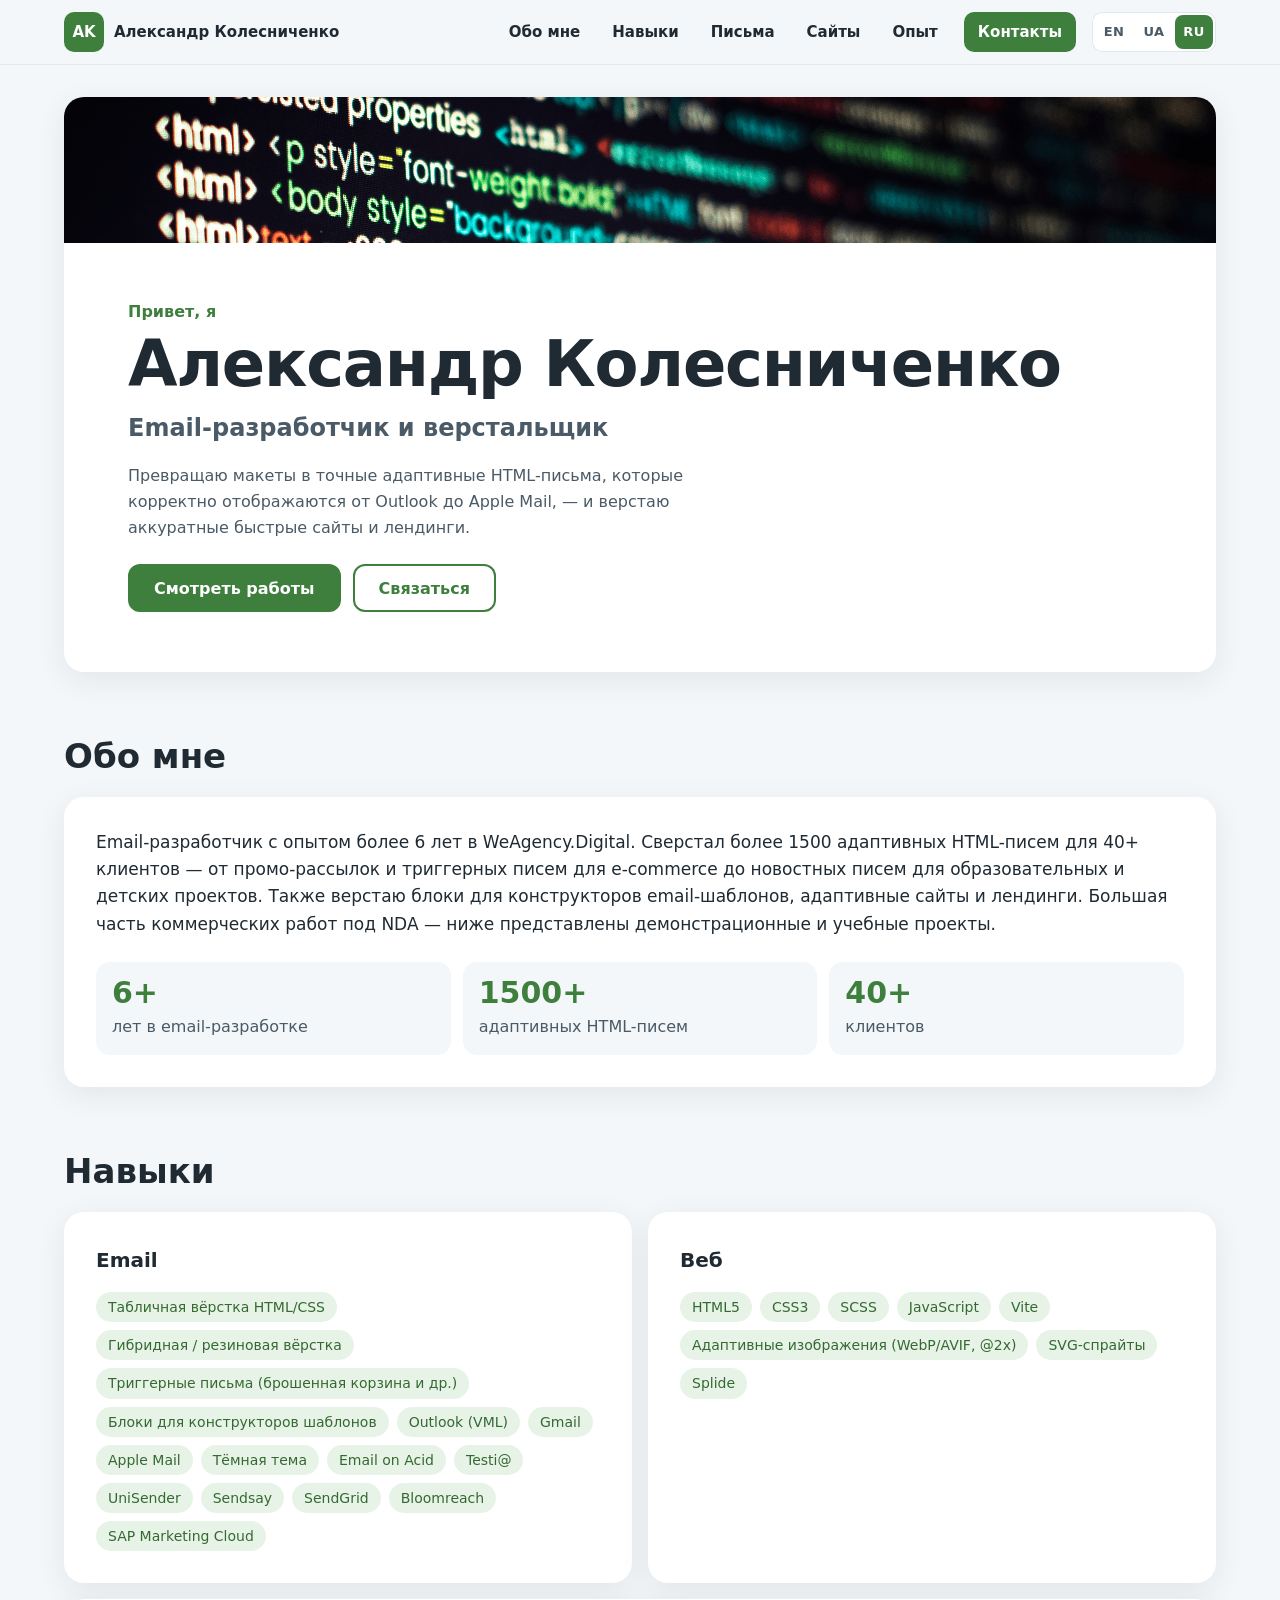
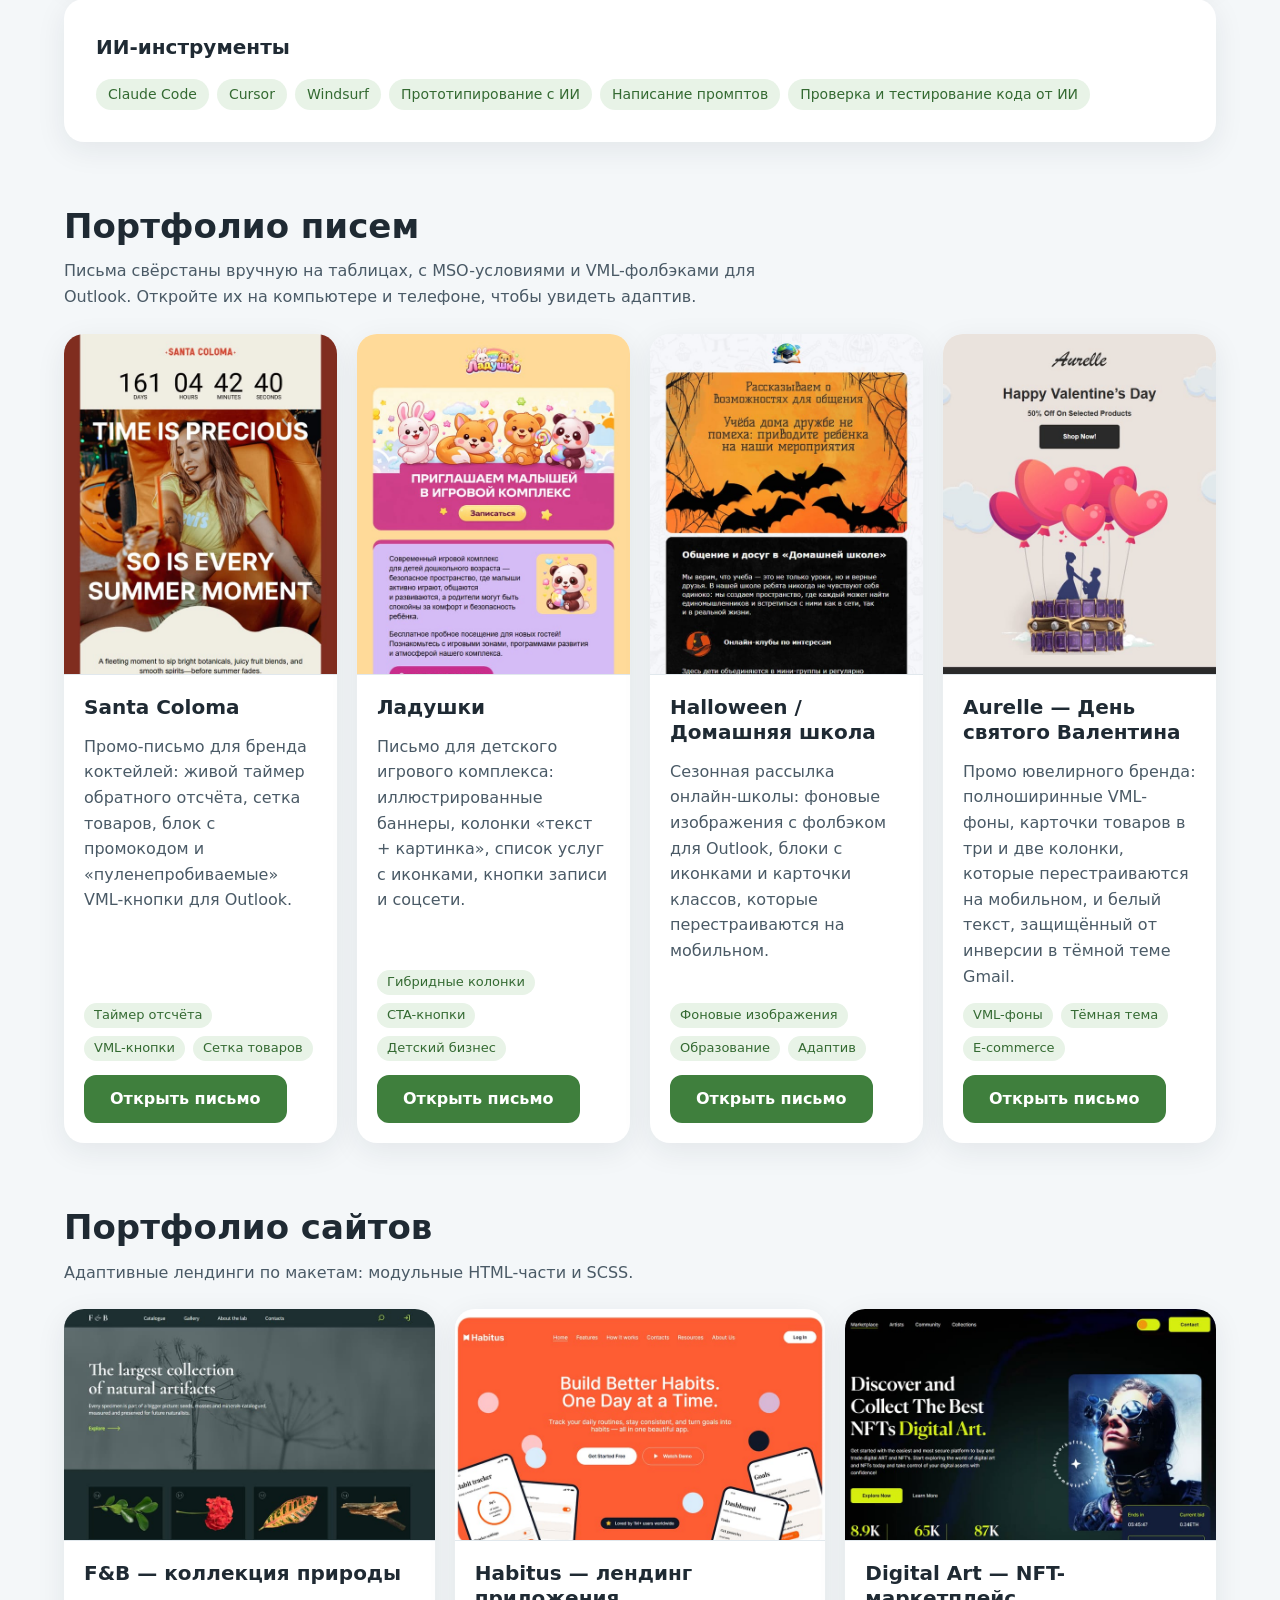
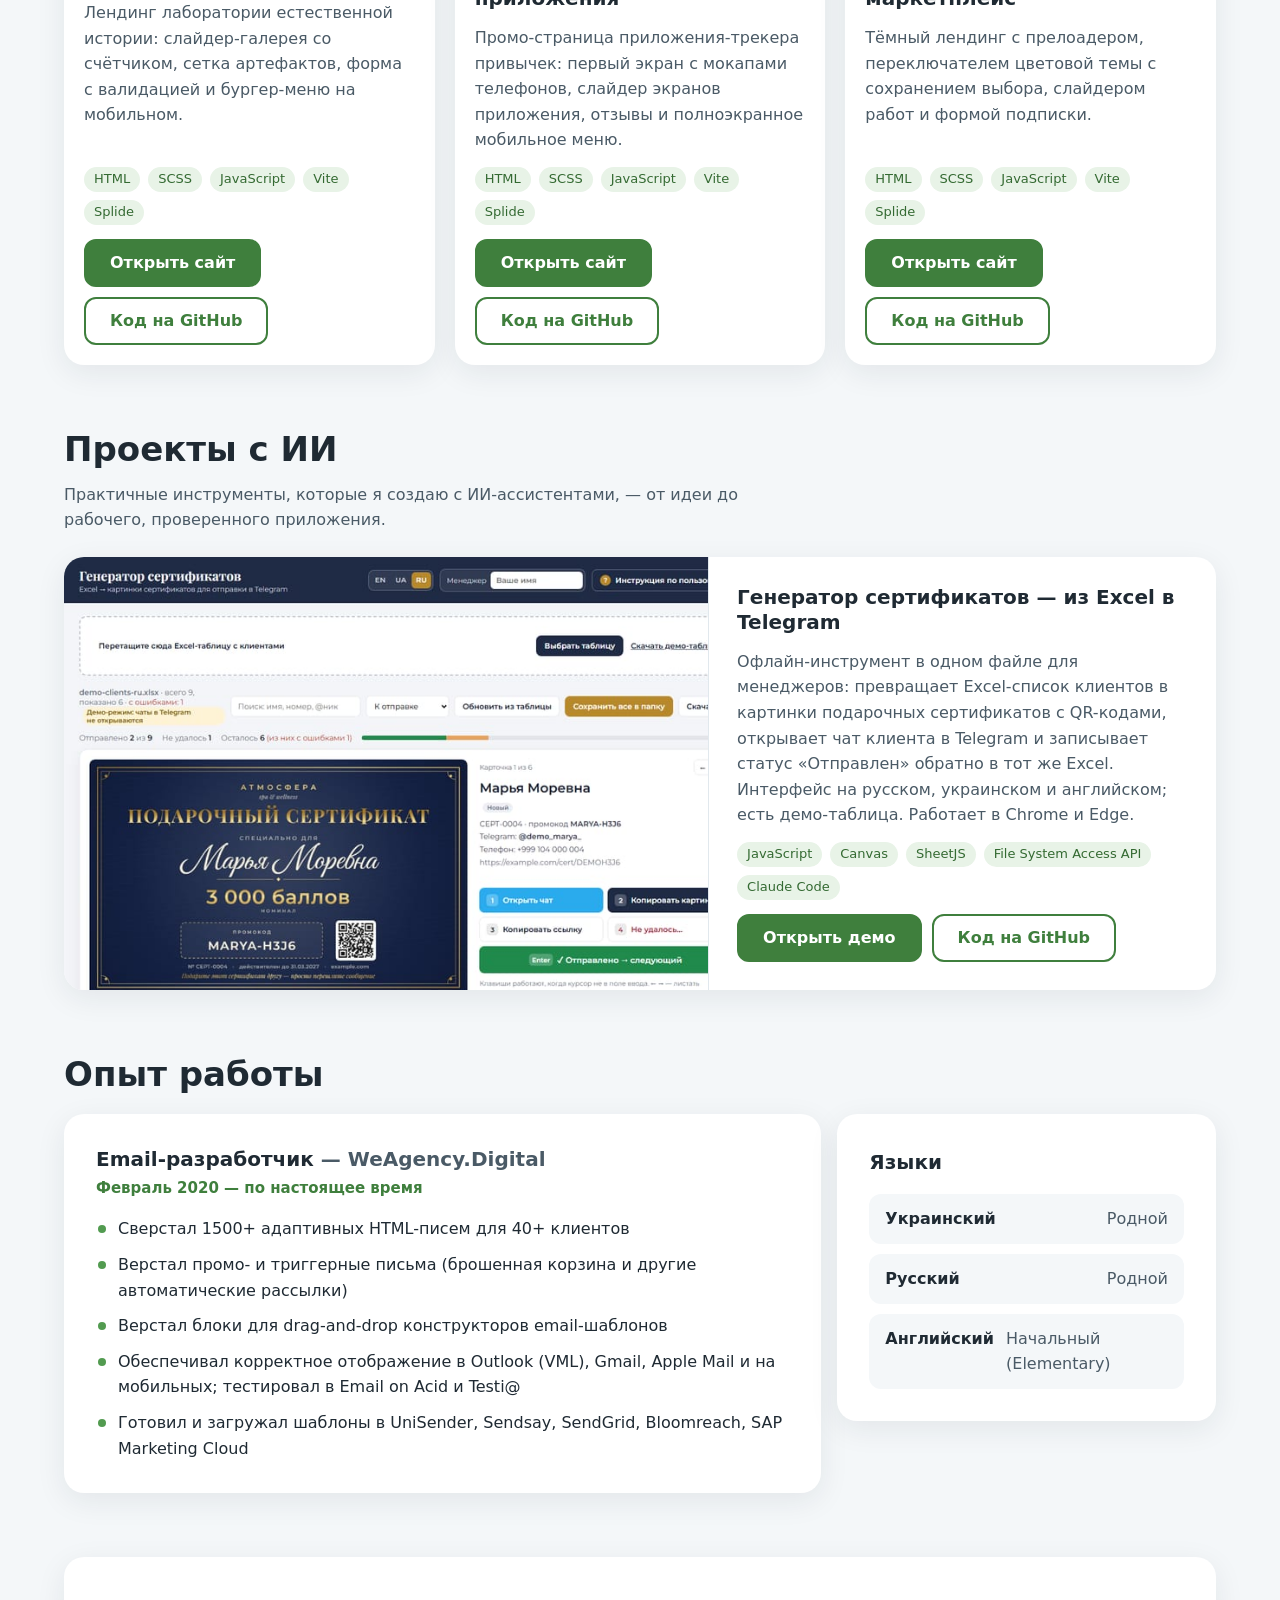
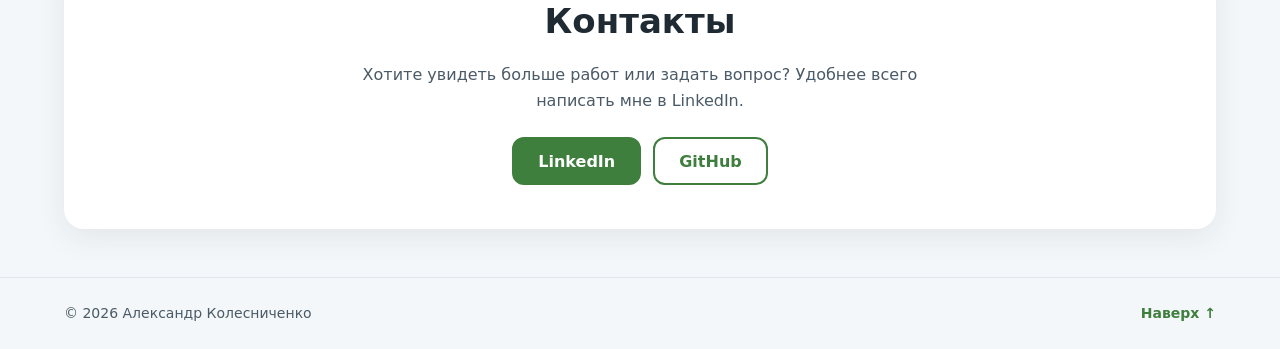
==== ru/index.html @ 4d50a489 "CV and portfolio site (EN/UA/RU) with HTML email samples" ====
<!DOCTYPE html>
<html lang="ru">

<head>
	<meta charset="utf-8">
	<meta name="viewport" content="width=device-width, initial-scale=1">
	<title>Александр Колесниченко — Email-разработчик и верстальщик</title>
	<meta name="description" content="Email-разработчик с опытом более 6 лет: 1500+ адаптивных HTML-писем для 40+ клиентов, а также адаптивные сайты и лендинги. Портфолио и резюме.">
	<meta name="author" content="Александр Колесниченко">
	<meta name="theme-color" content="#f4f7f9">

	<meta property="og:type" content="website">
	<meta property="og:site_name" content="Александр Колесниченко">
	<meta property="og:title" content="Александр Колесниченко — Email-разработчик и верстальщик">
	<meta property="og:description" content="6+ лет, 1500+ адаптивных HTML-писем для 40+ клиентов. Портфолио писем и сайтов.">
	<meta property="og:url" content="https://kolesander-2020.github.io/ru/">
	<meta property="og:image" content="https://kolesander-2020.github.io/img/og-image.png">
	<meta property="og:image:width" content="1200">
	<meta property="og:image:height" content="630">
	<meta property="og:image:alt" content="Aleksandr Kolesnichenko — Email Developer &amp; Front-end Layout">
	<meta property="og:locale" content="ru_RU">
	<meta name="twitter:card" content="summary_large_image">

	<link rel="alternate" hreflang="en" href="https://kolesander-2020.github.io/">
	<link rel="alternate" hreflang="uk" href="https://kolesander-2020.github.io/uk/">
	<link rel="alternate" hreflang="ru" href="https://kolesander-2020.github.io/ru/">
	<link rel="alternate" hreflang="x-default" href="https://kolesander-2020.github.io/">

	<link rel="icon" type="image/png" sizes="32x32" href="../img/favicon-32x32.png">
	<link rel="apple-touch-icon" href="../img/apple-touch-icon.png">
	<link rel="stylesheet" href="../css/style.css">
</head>

<body>
	<a class="skip-link" href="#main">Перейти к содержимому</a>

	<header class="header">
		<div class="container header_inner">
			<a class="logo" href="#top" aria-label="Александр Колесниченко — в начало страницы">
				<span class="logo_mark" aria-hidden="true">AK</span>
				<span class="logo_name">Александр Колесниченко</span>
			</a>

			<ul class="lang-switch" aria-label="Язык">
				<li><a class="lang-switch_link" href="../index.html" lang="en" hreflang="en" title="English">EN</a></li>
				<li><a class="lang-switch_link" href="../uk/index.html" lang="uk" hreflang="uk" title="Українська">UA</a></li>
				<li><a class="lang-switch_link" href="index.html" lang="ru" hreflang="ru" aria-current="page" title="Русский">RU</a></li>
			</ul>

			<button class="burger js-burger" type="button" aria-label="Открыть меню" data-label-open="Открыть меню" data-label-close="Закрыть меню" aria-expanded="false" aria-controls="nav">
				<span class="burger_line"></span>
			</button>

			<nav class="nav js-nav" id="nav" aria-label="Главное меню">
				<ul class="nav_list">
					<li><a class="nav_link" href="#about">Обо мне</a></li>
					<li><a class="nav_link" href="#skills">Навыки</a></li>
					<li><a class="nav_link" href="#emails">Письма</a></li>
					<li><a class="nav_link" href="#websites">Сайты</a></li>
					<li><a class="nav_link" href="#experience">Опыт</a></li>
					<li><a class="nav_link nav_link-accent" href="#contact">Контакты</a></li>
				</ul>
			</nav>
		</div>
	</header>

	<main id="main">
		<section class="hero" id="top" aria-labelledby="hero-title">
			<div class="container">
				<div class="hero_card card">
					<img class="hero_banner" src="../img/banner_top.png" width="1200" height="146" alt="">
					<div class="hero_body">
						<p class="hero_kicker">Привет, я</p>
						<h1 class="hero_title" id="hero-title">Александр Колесниченко</h1>
						<p class="hero_role">Email-разработчик и верстальщик</p>
						<p class="hero_text">Превращаю макеты в точные адаптивные HTML-письма, которые корректно отображаются от Outlook до Apple Mail, — и верстаю аккуратные быстрые сайты и лендинги.</p>
						<div class="hero_actions">
							<a class="btn btn-primary" href="#emails">Смотреть работы</a>
							<a class="btn btn-outline" href="#contact">Связаться</a>
						</div>
					</div>
				</div>
			</div>
		</section>

		<section class="section" id="about" aria-labelledby="about-title">
			<div class="container">
				<h2 class="section_title" id="about-title">Обо мне</h2>
				<div class="card about_card">
					<p class="about_text">Email-разработчик с опытом более 6 лет в WeAgency.Digital. Сверстал более 1500 адаптивных HTML-писем для 40+ клиентов — от промо-рассылок и триггерных писем для e-commerce до новостных писем для образовательных и детских проектов. Также верстаю блоки для конструкторов email-шаблонов, адаптивные сайты и лендинги. Большая часть коммерческих работ под NDA — ниже представлены демонстрационные и учебные проекты.</p>
					<ul class="facts" aria-label="Ключевые цифры">
						<li class="fact"><span class="fact_num">6+</span><span class="fact_label">лет в email-разработке</span></li>
						<li class="fact"><span class="fact_num">1500+</span><span class="fact_label">адаптивных HTML-писем</span></li>
						<li class="fact"><span class="fact_num">40+</span><span class="fact_label">клиентов</span></li>
					</ul>
				</div>
			</div>
		</section>

		<section class="section" id="skills" aria-labelledby="skills-title">
			<div class="container">
				<h2 class="section_title" id="skills-title">Навыки</h2>
				<div class="skills">
					<div class="card skills_group">
						<h3 class="skills_title">Email</h3>
						<ul class="tags">
							<li class="tag">Табличная вёрстка HTML/CSS</li>
							<li class="tag">Гибридная / резиновая вёрстка</li>
							<li class="tag">Триггерные письма (брошенная корзина и др.)</li>
							<li class="tag">Блоки для конструкторов шаблонов</li>
							<li class="tag">Outlook (VML)</li>
							<li class="tag">Gmail</li>
							<li class="tag">Apple Mail</li>
							<li class="tag">Тёмная тема</li>
							<li class="tag">Email on Acid</li>
							<li class="tag">Testi@</li>
							<li class="tag">UniSender</li>
							<li class="tag">Sendsay</li>
							<li class="tag">SendGrid</li>
							<li class="tag">Bloomreach</li>
							<li class="tag">SAP Marketing Cloud</li>
						</ul>
					</div>
					<div class="card skills_group">
						<h3 class="skills_title">Веб</h3>
						<ul class="tags">
							<li class="tag">HTML5</li>
							<li class="tag">CSS3</li>
							<li class="tag">SCSS</li>
							<li class="tag">JavaScript</li>
							<li class="tag">Vite</li>
							<li class="tag">Адаптивные изображения (WebP/AVIF, @2x)</li>
							<li class="tag">SVG-спрайты</li>
							<li class="tag">Splide</li>
						</ul>
					</div>
					<div class="card skills_group skills_group-wide">
						<h3 class="skills_title">ИИ-инструменты</h3>
						<ul class="tags">
							<li class="tag">Claude Code</li>
							<li class="tag">Cursor</li>
							<li class="tag">Windsurf</li>
							<li class="tag">Прототипирование с ИИ</li>
							<li class="tag">Написание промптов</li>
							<li class="tag">Проверка и тестирование кода от ИИ</li>
						</ul>
					</div>
				</div>
			</div>
		</section>

		<section class="section" id="emails" aria-labelledby="emails-title">
			<div class="container">
				<h2 class="section_title" id="emails-title">Портфолио писем</h2>
				<p class="section_lead">Письма свёрстаны вручную на таблицах, с MSO-условиями и VML-фолбэками для Outlook. Откройте их на компьютере и телефоне, чтобы увидеть адаптив.</p>
				<ul class="works works-emails">
					<li class="card work">
						<img class="work_img" src="../img/email_santa.jpg" width="600" height="750" loading="lazy" alt="Письмо Santa Coloma: логотип бренда, таймер обратного отсчёта и летнее фото с коктейлем">
						<div class="work_body">
							<h3 class="work_title">Santa Coloma</h3>
							<p class="work_text">Промо-письмо для бренда коктейлей: живой таймер обратного отсчёта, сетка товаров, блок с промокодом и «пуленепробиваемые» VML-кнопки для Outlook.</p>
							<ul class="tags tags-small">
								<li class="tag">Таймер отсчёта</li>
								<li class="tag">VML-кнопки</li>
								<li class="tag">Сетка товаров</li>
							</ul>
							<a class="btn btn-primary work_btn" href="../emails/Santa_Coloma/Santa_Coloma.html" target="_blank" rel="noopener">Открыть письмо<span class="visually-hidden"> Santa Coloma (откроется в новой вкладке)</span></a>
						</div>
					</li>
					<li class="card work">
						<img class="work_img" src="../img/email_ladushki.jpg" width="600" height="750" loading="lazy" alt="Письмо «Ладушки» для детского игрового комплекса с ярким иллюстрированным баннером">
						<div class="work_body">
							<h3 class="work_title">Ладушки</h3>
							<p class="work_text">Письмо для детского игрового комплекса: иллюстрированные баннеры, колонки «текст + картинка», список услуг с иконками, кнопки записи и соцсети.</p>
							<ul class="tags tags-small">
								<li class="tag">Гибридные колонки</li>
								<li class="tag">CTA-кнопки</li>
								<li class="tag">Детский бизнес</li>
							</ul>
							<a class="btn btn-primary work_btn" href="../emails/Ladushki/Ladushki.html" target="_blank" rel="noopener">Открыть письмо<span class="visually-hidden"> Ладушки (откроется в новой вкладке)</span></a>
						</div>
					</li>
					<li class="card work">
						<img class="work_img" src="../img/email_halloween.jpg" width="600" height="750" loading="lazy" alt="Письмо в стиле Halloween для онлайн-школы «Домашняя школа»">
						<div class="work_body">
							<h3 class="work_title">Halloween / Домашняя школа</h3>
							<p class="work_text">Сезонная рассылка онлайн-школы: фоновые изображения с фолбэком для Outlook, блоки с иконками и карточки классов, которые перестраиваются на мобильном.</p>
							<ul class="tags tags-small">
								<li class="tag">Фоновые изображения</li>
								<li class="tag">Образование</li>
								<li class="tag">Адаптив</li>
							</ul>
							<a class="btn btn-primary work_btn" href="../emails/Email_Halloween/Email_Halloween.html" target="_blank" rel="noopener">Открыть письмо<span class="visually-hidden"> Halloween / Домашняя школа (откроется в новой вкладке)</span></a>
						</div>
					</li>
					<li class="card work">
						<img class="work_img" src="../img/email_valentines.jpg" width="600" height="750" loading="lazy" alt="Письмо ювелирного бренда Aurelle ко Дню святого Валентина с воздушными шарами-сердечками">
						<div class="work_body">
							<h3 class="work_title">Aurelle — День святого Валентина</h3>
							<p class="work_text">Промо ювелирного бренда: полноширинные VML-фоны, карточки товаров в три и две колонки, которые перестраиваются на мобильном, и белый текст, защищённый от инверсии в тёмной теме Gmail.</p>
							<ul class="tags tags-small">
								<li class="tag">VML-фоны</li>
								<li class="tag">Тёмная тема</li>
								<li class="tag">E-commerce</li>
							</ul>
							<a class="btn btn-primary work_btn" href="../emails/Valentines_Day/Valentines_Day.html" target="_blank" rel="noopener">Открыть письмо<span class="visually-hidden"> Aurelle (откроется в новой вкладке)</span></a>
						</div>
					</li>
				</ul>
			</div>
		</section>

		<section class="section" id="websites" aria-labelledby="websites-title">
			<div class="container">
				<h2 class="section_title" id="websites-title">Портфолио сайтов</h2>
				<p class="section_lead">Адаптивные лендинги по макетам: модульные HTML-части и SCSS.</p>
				<ul class="works works-sites">
					<li class="card work">
						<img class="work_img" src="../img/site_fb.jpg" width="800" height="500" loading="lazy" alt="Лендинг F&amp;B — коллекция природных артефактов">
						<div class="work_body">
							<h3 class="work_title">F&amp;B — коллекция природы</h3>
							<p class="work_text">Лендинг лаборатории естественной истории: слайдер-галерея со счётчиком, сетка артефактов, форма с валидацией и бургер-меню на мобильном.</p>
							<ul class="tags tags-small">
								<li class="tag">HTML</li>
								<li class="tag">SCSS</li>
								<li class="tag">JavaScript</li>
								<li class="tag">Vite</li>
								<li class="tag">Splide</li>
							</ul>
							<div class="work_actions">
								<a class="btn btn-primary" href="https://kolesander-2020.github.io/fb-natural-collection/" target="_blank" rel="noopener">Открыть сайт<span class="visually-hidden"> F&amp;B (откроется в новой вкладке)</span></a>
								<a class="btn btn-outline" href="https://github.com/KOLESANDER-2020/fb-natural-collection" target="_blank" rel="noopener">Код на GitHub<span class="visually-hidden"> F&amp;B (откроется в новой вкладке)</span></a>
							</div>
						</div>
					</li>
					<li class="card work">
						<img class="work_img" src="../img/site_habitus.jpg" width="800" height="500" loading="lazy" alt="Лендинг приложения-трекера привычек Habitus с мокапами телефонов">
						<div class="work_body">
							<h3 class="work_title">Habitus — лендинг приложения</h3>
							<p class="work_text">Промо-страница приложения-трекера привычек: первый экран с мокапами телефонов, слайдер экранов приложения, отзывы и полноэкранное мобильное меню.</p>
							<ul class="tags tags-small">
								<li class="tag">HTML</li>
								<li class="tag">SCSS</li>
								<li class="tag">JavaScript</li>
								<li class="tag">Vite</li>
								<li class="tag">Splide</li>
							</ul>
							<div class="work_actions">
								<a class="btn btn-primary" href="https://kolesander-2020.github.io/habitus-landing/" target="_blank" rel="noopener">Открыть сайт<span class="visually-hidden"> Habitus (откроется в новой вкладке)</span></a>
								<a class="btn btn-outline" href="https://github.com/KOLESANDER-2020/habitus-landing" target="_blank" rel="noopener">Код на GitHub<span class="visually-hidden"> Habitus (откроется в новой вкладке)</span></a>
							</div>
						</div>
					</li>
					<li class="card work">
						<img class="work_img" src="../img/site_marketplace.jpg" width="800" height="500" loading="lazy" alt="Лендинг NFT-маркетплейса Digital Art с тёмным первым экраном">
						<div class="work_body">
							<h3 class="work_title">Digital Art — NFT-маркетплейс</h3>
							<p class="work_text">Тёмный лендинг с прелоадером, переключателем цветовой темы с сохранением выбора, слайдером работ и формой подписки.</p>
							<ul class="tags tags-small">
								<li class="tag">HTML</li>
								<li class="tag">SCSS</li>
								<li class="tag">JavaScript</li>
								<li class="tag">Vite</li>
								<li class="tag">Splide</li>
							</ul>
							<div class="work_actions">
								<a class="btn btn-primary" href="https://kolesander-2020.github.io/digital-art-nft-landing/" target="_blank" rel="noopener">Открыть сайт<span class="visually-hidden"> Digital Art (откроется в новой вкладке)</span></a>
								<a class="btn btn-outline" href="https://github.com/KOLESANDER-2020/digital-art-nft-landing" target="_blank" rel="noopener">Код на GitHub<span class="visually-hidden"> Digital Art (откроется в новой вкладке)</span></a>
							</div>
						</div>
					</li>
				</ul>
			</div>
		</section>

		<section class="section" id="ai-projects" aria-labelledby="ai-title">
			<div class="container">
				<h2 class="section_title" id="ai-title">Проекты с ИИ</h2>
				<p class="section_lead">Практичные инструменты, которые я создаю с ИИ-ассистентами, — от идеи до рабочего, проверенного приложения.</p>
				<ul class="works works-ai">
					<li class="card work work-wide">
						<img class="work_img" src="../img/site_certificates_ru.jpg" width="800" height="500" loading="lazy" alt="Генератор сертификатов: подарочный сертификат с QR-кодом рядом с карточкой клиента и кнопками отправки в Telegram">
						<div class="work_body">
							<h3 class="work_title">Генератор сертификатов — из Excel в Telegram</h3>
							<p class="work_text">Офлайн-инструмент в одном файле для менеджеров: превращает Excel-список клиентов в картинки подарочных сертификатов с QR-кодами, открывает чат клиента в Telegram и записывает статус «Отправлен» обратно в тот же Excel. Интерфейс на русском, украинском и английском; есть демо-таблица. Работает в Chrome и Edge.</p>
							<ul class="tags tags-small">
								<li class="tag">JavaScript</li>
								<li class="tag">Canvas</li>
								<li class="tag">SheetJS</li>
								<li class="tag">File System Access API</li>
								<li class="tag">Claude Code</li>
							</ul>
							<div class="work_actions">
								<a class="btn btn-primary" href="https://kolesander-2020.github.io/certificate-generator/?lang=ru" target="_blank" rel="noopener">Открыть демо<span class="visually-hidden"> (откроется в новой вкладке)</span></a>
								<a class="btn btn-outline" href="https://github.com/KOLESANDER-2020/certificate-generator" target="_blank" rel="noopener">Код на GitHub<span class="visually-hidden"> (откроется в новой вкладке)</span></a>
							</div>
						</div>
					</li>
				</ul>
			</div>
		</section>

		<section class="section" id="experience" aria-labelledby="experience-title">
			<div class="container">
				<h2 class="section_title" id="experience-title">Опыт работы</h2>
				<div class="experience">
					<article class="card job">
						<div class="job_head">
							<h3 class="job_title">Email-разработчик <span class="job_company">— WeAgency.Digital</span></h3>
							<p class="job_date"><time datetime="2020-02">Февраль 2020</time> — по настоящее время</p>
						</div>
						<ul class="job_list">
							<li>Сверстал 1500+ адаптивных HTML-писем для 40+ клиентов</li>
							<li>Верстал промо- и триггерные письма (брошенная корзина и другие автоматические рассылки)</li>
							<li>Верстал блоки для drag-and-drop конструкторов email-шаблонов</li>
							<li>Обеспечивал корректное отображение в Outlook (VML), Gmail, Apple Mail и на мобильных; тестировал в Email on Acid и Testi@</li>
							<li>Готовил и загружал шаблоны в UniSender, Sendsay, SendGrid, Bloomreach, SAP Marketing Cloud</li>
						</ul>
					</article>

					<div class="card languages">
						<h3 class="skills_title">Языки</h3>
						<ul class="lang_list">
							<li class="lang"><span class="lang_name">Украинский</span><span class="lang_level">Родной</span></li>
							<li class="lang"><span class="lang_name">Русский</span><span class="lang_level">Родной</span></li>
							<li class="lang"><span class="lang_name">Английский</span><span class="lang_level">Начальный (Elementary)</span></li>
						</ul>
					</div>
				</div>
			</div>
		</section>

		<section class="section" id="contact" aria-labelledby="contact-title">
			<div class="container">
				<div class="card contact">
					<h2 class="section_title" id="contact-title">Контакты</h2>
					<p class="contact_text">Хотите увидеть больше работ или задать вопрос? Удобнее всего написать мне в LinkedIn.</p>
					<div class="contact_actions">
						<a class="btn btn-primary" href="https://www.linkedin.com/in/aleksandr-kolesnichenko-676724246/" target="_blank" rel="noopener">LinkedIn<span class="visually-hidden"> (откроется в новой вкладке)</span></a>
						<a class="btn btn-outline" href="https://github.com/KOLESANDER-2020" target="_blank" rel="noopener">GitHub<span class="visually-hidden"> (откроется в новой вкладке)</span></a>
					</div>
				</div>
			</div>
		</section>
	</main>

	<footer class="footer">
		<div class="container footer_inner">
			<p>&copy; <span class="js-year">2025</span> Александр Колесниченко</p>
			<a class="footer_link" href="#top">Наверх ↑</a>
		</div>
	</footer>

	<script src="../js/main.js"></script>
</body>

</html>
---- css/style.css ----
/* ==========================================================================
   Aleksandr Kolesnichenko — CV / Portfolio
   Mobile first: 375 → 768 → 1280+
   ========================================================================== */

:root {
	--bg: #f4f7f9;
	--card: #ffffff;
	--text: #1f2a33;
	--text-muted: #4a5a66;
	--accent: #529b50;
	--accent-strong: #3f7f3d;
	--accent-hover: #346a32;
	--accent-soft: #e8f3e7;
	--border: #e1e8ed;
	--radius: 20px;
	--shadow: 0 8px 30px rgba(31, 42, 51, 0.08);
	--shadow-hover: 0 14px 40px rgba(31, 42, 51, 0.14);
	--container: 1200px;
	--header-h: 64px;
	--font: system-ui, -apple-system, "Segoe UI", Roboto, "Helvetica Neue", Arial, sans-serif;
}

/* ---------- Reset ---------- */

*,
*::before,
*::after {
	box-sizing: border-box;
}

html {
	scroll-behavior: smooth;
	scroll-padding-top: calc(var(--header-h) + 16px);
	-webkit-text-size-adjust: 100%;
}

@media (prefers-reduced-motion: reduce) {
	html {
		scroll-behavior: auto;
	}

	*,
	*::before,
	*::after {
		transition: none !important;
	}
}

body {
	margin: 0;
	font-family: var(--font);
	font-size: 16px;
	line-height: 1.6;
	color: var(--text);
	background-color: var(--bg);
}

body.menu-open {
	overflow: hidden;
}

h1,
h2,
h3,
p,
ul {
	margin: 0;
}

ul {
	padding: 0;
	list-style: none;
}

img {
	display: block;
	max-width: 100%;
	height: auto;
}

a {
	color: var(--accent-strong);
}

:focus-visible {
	outline: 3px solid var(--accent-strong);
	outline-offset: 3px;
	border-radius: 4px;
}

.visually-hidden {
	position: absolute;
	width: 1px;
	height: 1px;
	margin: -1px;
	padding: 0;
	overflow: hidden;
	clip: rect(0 0 0 0);
	clip-path: inset(50%);
	white-space: nowrap;
	border: 0;
}

.skip-link {
	position: absolute;
	top: -100px;
	left: 16px;
	z-index: 100;
	padding: 10px 16px;
	border-radius: 10px;
	color: #ffffff;
	background-color: var(--accent-strong);
	text-decoration: none;
	font-weight: 600;
}

.skip-link:focus {
	top: 12px;
}

/* ---------- Layout ---------- */

.container {
	width: 100%;
	max-width: var(--container);
	margin: 0 auto;
	padding: 0 16px;
}

.card {
	background-color: var(--card);
	border-radius: var(--radius);
	box-shadow: var(--shadow);
}

.section {
	padding: 48px 0 0;
}

.section_title {
	margin-bottom: 20px;
	font-size: 28px;
	line-height: 1.2;
	font-weight: 700;
}

.section_lead {
	max-width: 720px;
	margin: -8px 0 24px;
	color: var(--text-muted);
}

/* ---------- Buttons & tags ---------- */

.btn {
	display: inline-flex;
	align-items: center;
	justify-content: center;
	min-height: 48px;
	padding: 12px 24px;
	border: 2px solid var(--accent-strong);
	border-radius: 12px;
	font-size: 16px;
	font-weight: 600;
	line-height: 1.2;
	text-align: center;
	text-decoration: none;
	transition: background-color 0.2s ease, color 0.2s ease, border-color 0.2s ease;
}

.btn-primary {
	color: #ffffff;
	background-color: var(--accent-strong);
}

.btn-primary:hover {
	background-color: var(--accent-hover);
	border-color: var(--accent-hover);
}

.btn-outline {
	color: var(--accent-strong);
	background-color: transparent;
}

.btn-outline:hover {
	color: #ffffff;
	background-color: var(--accent-strong);
}

.tags {
	display: flex;
	flex-wrap: wrap;
	gap: 8px;
}

.tag {
	padding: 6px 12px;
	border-radius: 999px;
	font-size: 14px;
	line-height: 1.3;
	color: var(--accent-hover);
	background-color: var(--accent-soft);
}

.tags-small .tag {
	padding: 4px 10px;
	font-size: 13px;
}

/* ---------- Header ---------- */

.header {
	position: sticky;
	top: 0;
	z-index: 50;
	border-bottom: 1px solid var(--border);
}

/* blur on a pseudo-element: backdrop-filter on .header itself would trap the fixed mobile nav */
.header::before {
	content: "";
	position: absolute;
	top: 0;
	right: 0;
	bottom: 0;
	left: 0;
	z-index: -1;
	background-color: rgba(244, 247, 249, 0.92);
	backdrop-filter: blur(8px);
	-webkit-backdrop-filter: blur(8px);
}

.header_inner {
	display: flex;
	align-items: center;
	justify-content: space-between;
	gap: 16px;
	min-height: var(--header-h);
}

.logo {
	display: inline-flex;
	align-items: center;
	gap: 10px;
	color: var(--text);
	font-weight: 700;
	text-decoration: none;
}

.logo_mark {
	display: inline-flex;
	align-items: center;
	justify-content: center;
	width: 40px;
	height: 40px;
	border-radius: 10px;
	font-size: 15px;
	color: #ffffff;
	background-color: var(--accent-strong);
}

.logo_name {
	font-size: 15px;
}

/* full name is in the link's aria-label; hide the text on narrow phones */
@media (max-width: 419px) {
	.logo_name {
		display: none;
	}
}

.lang-switch {
	display: flex;
	align-items: center;
	gap: 2px;
	margin-left: auto;
	padding: 3px;
	border-radius: 10px;
	background-color: var(--card);
	box-shadow: inset 0 0 0 1px var(--border);
}

.lang-switch_link {
	display: inline-flex;
	align-items: center;
	justify-content: center;
	min-width: 38px;
	height: 34px;
	padding: 0 8px;
	border-radius: 8px;
	font-size: 13px;
	font-weight: 700;
	letter-spacing: 0.03em;
	color: var(--text-muted);
	text-decoration: none;
	transition: background-color 0.2s ease, color 0.2s ease;
}

.lang-switch_link:hover {
	color: var(--accent-strong);
}

.lang-switch_link[aria-current="page"] {
	color: #ffffff;
	background-color: var(--accent-strong);
}

.burger {
	position: relative;
	z-index: 60;
	width: 44px;
	height: 44px;
	padding: 0;
	border: 0;
	border-radius: 10px;
	background-color: transparent;
	cursor: pointer;
}

.burger_line,
.burger::before,
.burger::after {
	position: absolute;
	left: 10px;
	width: 24px;
	height: 2px;
	border-radius: 2px;
	background-color: var(--text);
	transition: transform 0.3s ease, opacity 0.3s ease;
}

.burger::before,
.burger::after {
	content: "";
}

.burger_line {
	top: 21px;
}

.burger::before {
	top: 14px;
}

.burger::after {
	top: 28px;
}

.burger[aria-expanded="true"] .burger_line {
	opacity: 0;
}

.burger[aria-expanded="true"]::before {
	transform: translateY(7px) rotate(45deg);
}

.burger[aria-expanded="true"]::after {
	transform: translateY(-7px) rotate(-45deg);
}

.nav {
	display: none;
	position: fixed;
	top: 0;
	right: 0;
	bottom: 0;
	left: 0;
	z-index: 55;
	padding: calc(var(--header-h) + 24px) 16px 32px;
	overflow-y: auto;
	background-color: var(--bg);
}

.nav.open {
	display: block;
}

.nav_list {
	display: flex;
	flex-direction: column;
	gap: 8px;
}

.nav_link {
	display: block;
	padding: 12px 8px;
	font-size: 22px;
	font-weight: 600;
	color: var(--text);
	text-decoration: none;
	border-radius: 10px;
}

.nav_link:hover {
	color: var(--accent-strong);
}

/* ---------- Hero ---------- */

.hero {
	padding: 24px 0 0;
}

.hero_card {
	overflow: hidden;
}

.hero_banner {
	width: 100%;
	height: 72px;
	object-fit: cover;
}

.hero_body {
	padding: 28px 20px 32px;
}

.hero_kicker {
	margin-bottom: 4px;
	font-size: 16px;
	font-weight: 600;
	color: var(--accent-strong);
}

.hero_title {
	font-size: 34px;
	line-height: 1.1;
	font-weight: 800;
	letter-spacing: -0.02em;
}

.hero_role {
	margin-top: 10px;
	font-size: 20px;
	font-weight: 600;
	color: var(--text-muted);
}

.hero_text {
	max-width: 620px;
	margin-top: 16px;
	color: var(--text-muted);
}

.hero_actions {
	display: flex;
	flex-wrap: wrap;
	gap: 12px;
	margin-top: 24px;
}

/* ---------- About ---------- */

.about_card {
	padding: 24px 20px;
}

.about_text {
	font-size: 17px;
}

.facts {
	display: grid;
	grid-template-columns: 1fr;
	gap: 12px;
	margin-top: 24px;
}

.fact {
	display: flex;
	align-items: baseline;
	gap: 12px;
	padding: 16px;
	border-radius: 14px;
	background-color: var(--bg);
}

.fact_num {
	font-size: 30px;
	font-weight: 800;
	line-height: 1;
	color: var(--accent-strong);
}

.fact_label {
	color: var(--text-muted);
}

/* ---------- Skills ---------- */

.skills {
	display: grid;
	gap: 16px;
}

.skills_group {
	padding: 24px 20px;
}

.skills_title {
	margin-bottom: 16px;
	font-size: 20px;
}

/* ---------- Works ---------- */

.works {
	display: grid;
	gap: 20px;
}

.work {
	display: flex;
	flex-direction: column;
	overflow: hidden;
	transition: box-shadow 0.2s ease, transform 0.2s ease;
}

.work:hover {
	box-shadow: var(--shadow-hover);
	transform: translateY(-2px);
}

.work_img {
	width: 100%;
	border-bottom: 1px solid var(--border);
	background-color: var(--bg);
}

.works-emails .work_img {
	aspect-ratio: 4 / 5;
	object-fit: cover;
	object-position: top;
}

.works-sites .work_img {
	aspect-ratio: 16 / 10;
	object-fit: cover;
	object-position: top;
}

.work_body {
	display: flex;
	flex-direction: column;
	flex-grow: 1;
	gap: 14px;
	padding: 20px;
}

.work_title {
	font-size: 20px;
	line-height: 1.25;
}

.work_text {
	flex-grow: 1;
	color: var(--text-muted);
}

.work_btn {
	align-self: flex-start;
}

.work_actions {
	display: flex;
	flex-wrap: wrap;
	gap: 10px;
}

.works-ai .work_img {
	aspect-ratio: 16 / 10;
	object-fit: cover;
	object-position: top left;
}

/* ---------- Experience ---------- */

.experience {
	display: grid;
	gap: 16px;
}

.job,
.languages {
	padding: 24px 20px;
}

.job_head {
	margin-bottom: 16px;
}

.job_title {
	font-size: 20px;
	line-height: 1.3;
}

.job_company {
	font-weight: 600;
	color: var(--text-muted);
}

.job_date {
	margin-top: 4px;
	font-size: 15px;
	color: var(--accent-strong);
	font-weight: 600;
}

.job_list {
	display: grid;
	gap: 10px;
}

.job_list li {
	position: relative;
	padding-left: 22px;
}

.job_list li::before {
	content: "";
	position: absolute;
	top: 9px;
	left: 2px;
	width: 8px;
	height: 8px;
	border-radius: 50%;
	background-color: var(--accent);
}

.lang_list {
	display: grid;
	gap: 10px;
}

.lang {
	display: flex;
	justify-content: space-between;
	gap: 12px;
	padding: 12px 16px;
	border-radius: 12px;
	background-color: var(--bg);
}

.lang_name {
	font-weight: 600;
}

.lang_level {
	color: var(--text-muted);
}

/* ---------- Contact ---------- */

.contact {
	padding: 28px 20px;
	text-align: center;
}

.contact_text {
	max-width: 560px;
	margin: 0 auto;
	color: var(--text-muted);
}

.contact_actions {
	display: flex;
	flex-wrap: wrap;
	justify-content: center;
	gap: 12px;
	margin-top: 24px;
}

/* ---------- Footer ---------- */

.footer {
	margin-top: 48px;
	padding: 24px 0;
	border-top: 1px solid var(--border);
	font-size: 14px;
	color: var(--text-muted);
}

.footer_inner {
	display: flex;
	flex-wrap: wrap;
	align-items: center;
	justify-content: space-between;
	gap: 12px;
}

.footer_link {
	color: var(--accent-strong);
	text-decoration: none;
	font-weight: 600;
}

.footer_link:hover {
	text-decoration: underline;
}

/* ==========================================================================
   Tablet 768+
   ========================================================================== */

@media (min-width: 768px) {
	.container {
		padding: 0 24px;
	}

	.section {
		padding-top: 64px;
	}

	.section_title {
		font-size: 34px;
	}

	.hero {
		padding-top: 32px;
	}

	.hero_banner {
		height: 110px;
	}

	.hero_body {
		padding: 40px 40px 44px;
	}

	.hero_title {
		font-size: 52px;
	}

	.hero_role {
		font-size: 24px;
	}

	.about_card,
	.skills_group,
	.job,
	.languages {
		padding: 32px;
	}

	.facts {
		grid-template-columns: repeat(3, 1fr);
	}

	.fact {
		flex-direction: column;
		gap: 6px;
	}

	.skills {
		grid-template-columns: 1fr 1fr;
	}

	.skills_group-wide {
		grid-column: 1 / -1;
	}

	.works-emails,
	.works-sites {
		grid-template-columns: repeat(2, 1fr);
	}

	.contact {
		padding: 44px 32px;
	}
}

/* ==========================================================================
   Desktop 1024+ (nav in header)
   ========================================================================== */

@media (min-width: 1024px) {
	.burger {
		display: none;
	}

	.lang-switch {
		order: 2;
		margin-left: 0;
	}

	.nav {
		order: 1;
		margin-left: auto;
		display: block;
		position: static;
		padding: 0;
		overflow: visible;
		background-color: transparent;
	}

	.nav_list {
		flex-direction: row;
		align-items: center;
		gap: 4px;
	}

	.nav_link {
		padding: 8px 14px;
		font-size: 15px;
	}

	.nav_link-accent {
		margin-left: 8px;
		color: #ffffff;
		background-color: var(--accent-strong);
	}

	.nav_link-accent:hover {
		color: #ffffff;
		background-color: var(--accent-hover);
	}

	.work-wide {
		flex-direction: row;
	}

	.work-wide .work_img {
		width: 56%;
		flex-shrink: 0;
		border-bottom: 0;
		border-right: 1px solid var(--border);
	}

	.work-wide .work_body {
		padding: 28px;
	}
}

/* ==========================================================================
   Desktop 1280+
   ========================================================================== */

@media (min-width: 1280px) {
	.hero_banner {
		height: 146px;
	}

	.hero_body {
		padding: 56px 64px 60px;
	}

	.hero_title {
		font-size: 64px;
	}

	.works-emails {
		grid-template-columns: repeat(4, 1fr);
	}

	.works-sites {
		grid-template-columns: repeat(3, 1fr);
	}

	.experience {
		grid-template-columns: 2fr 1fr;
		align-items: start;
	}
}
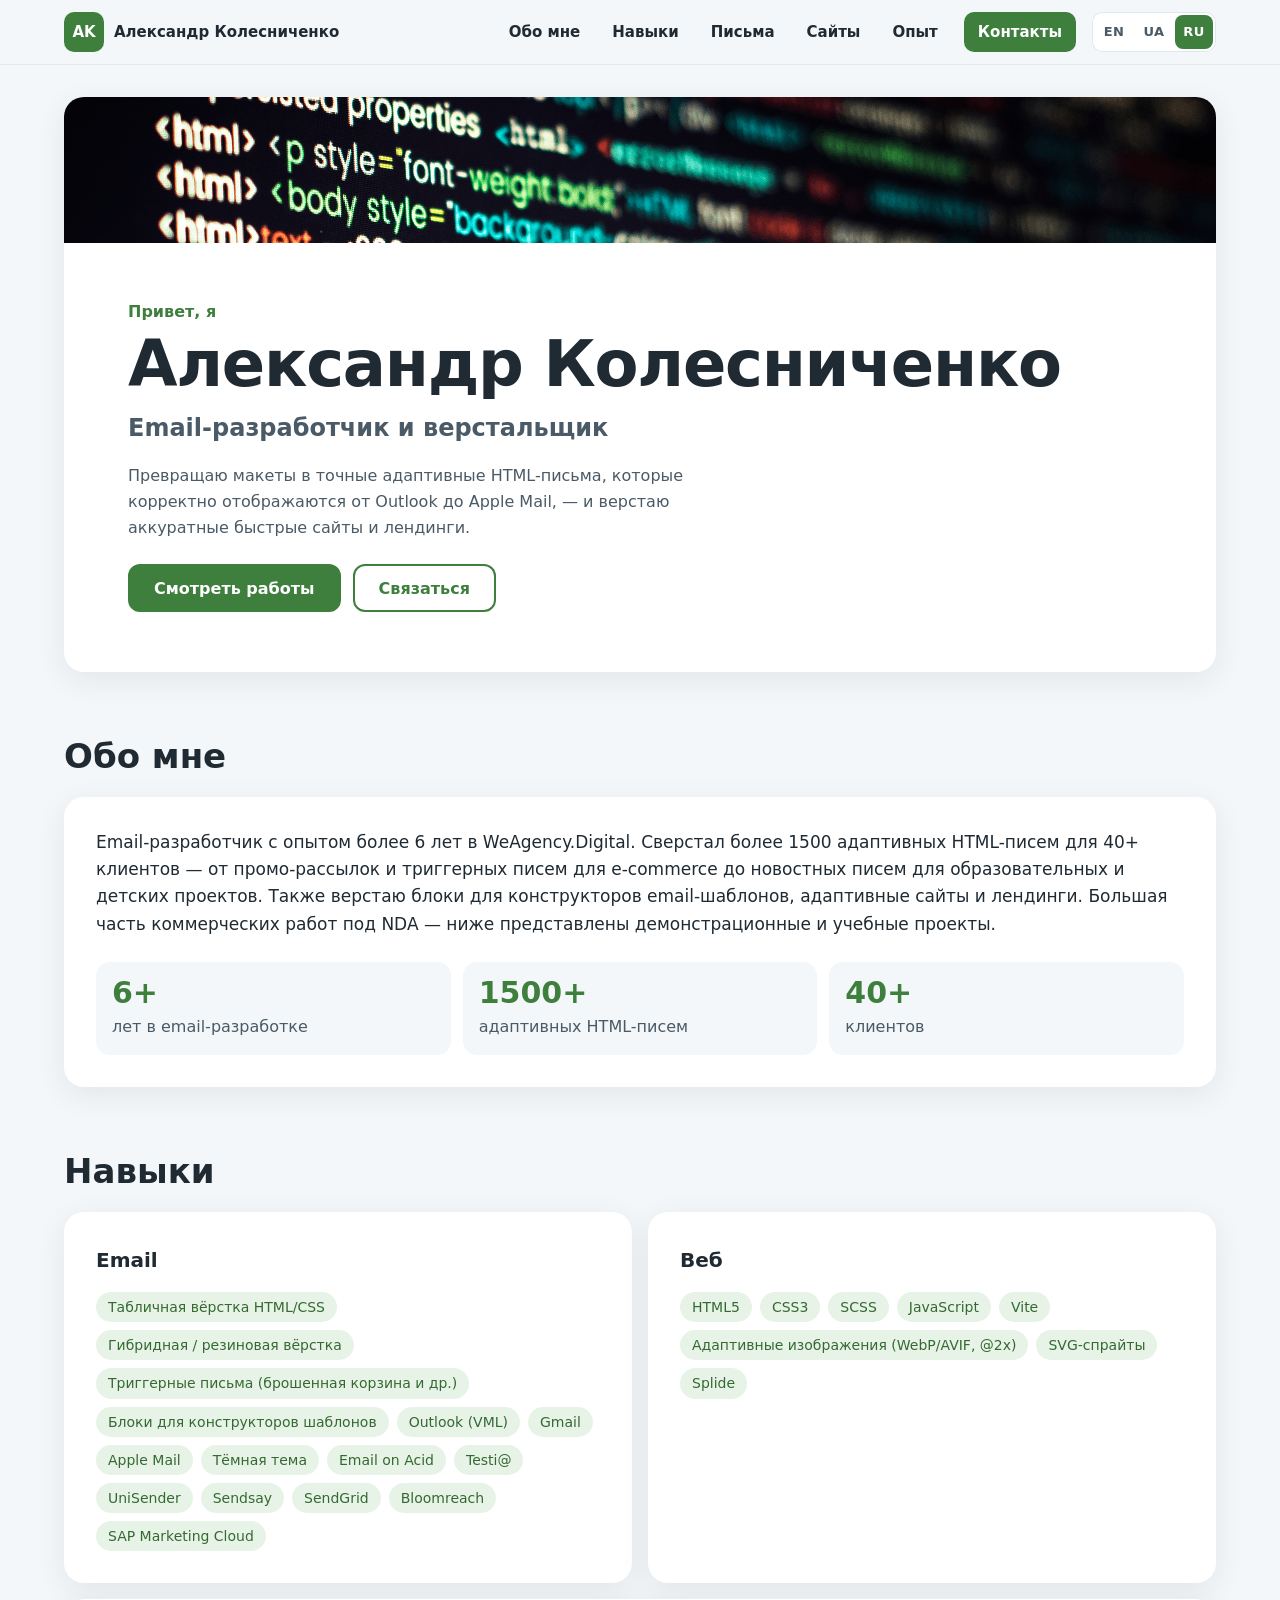
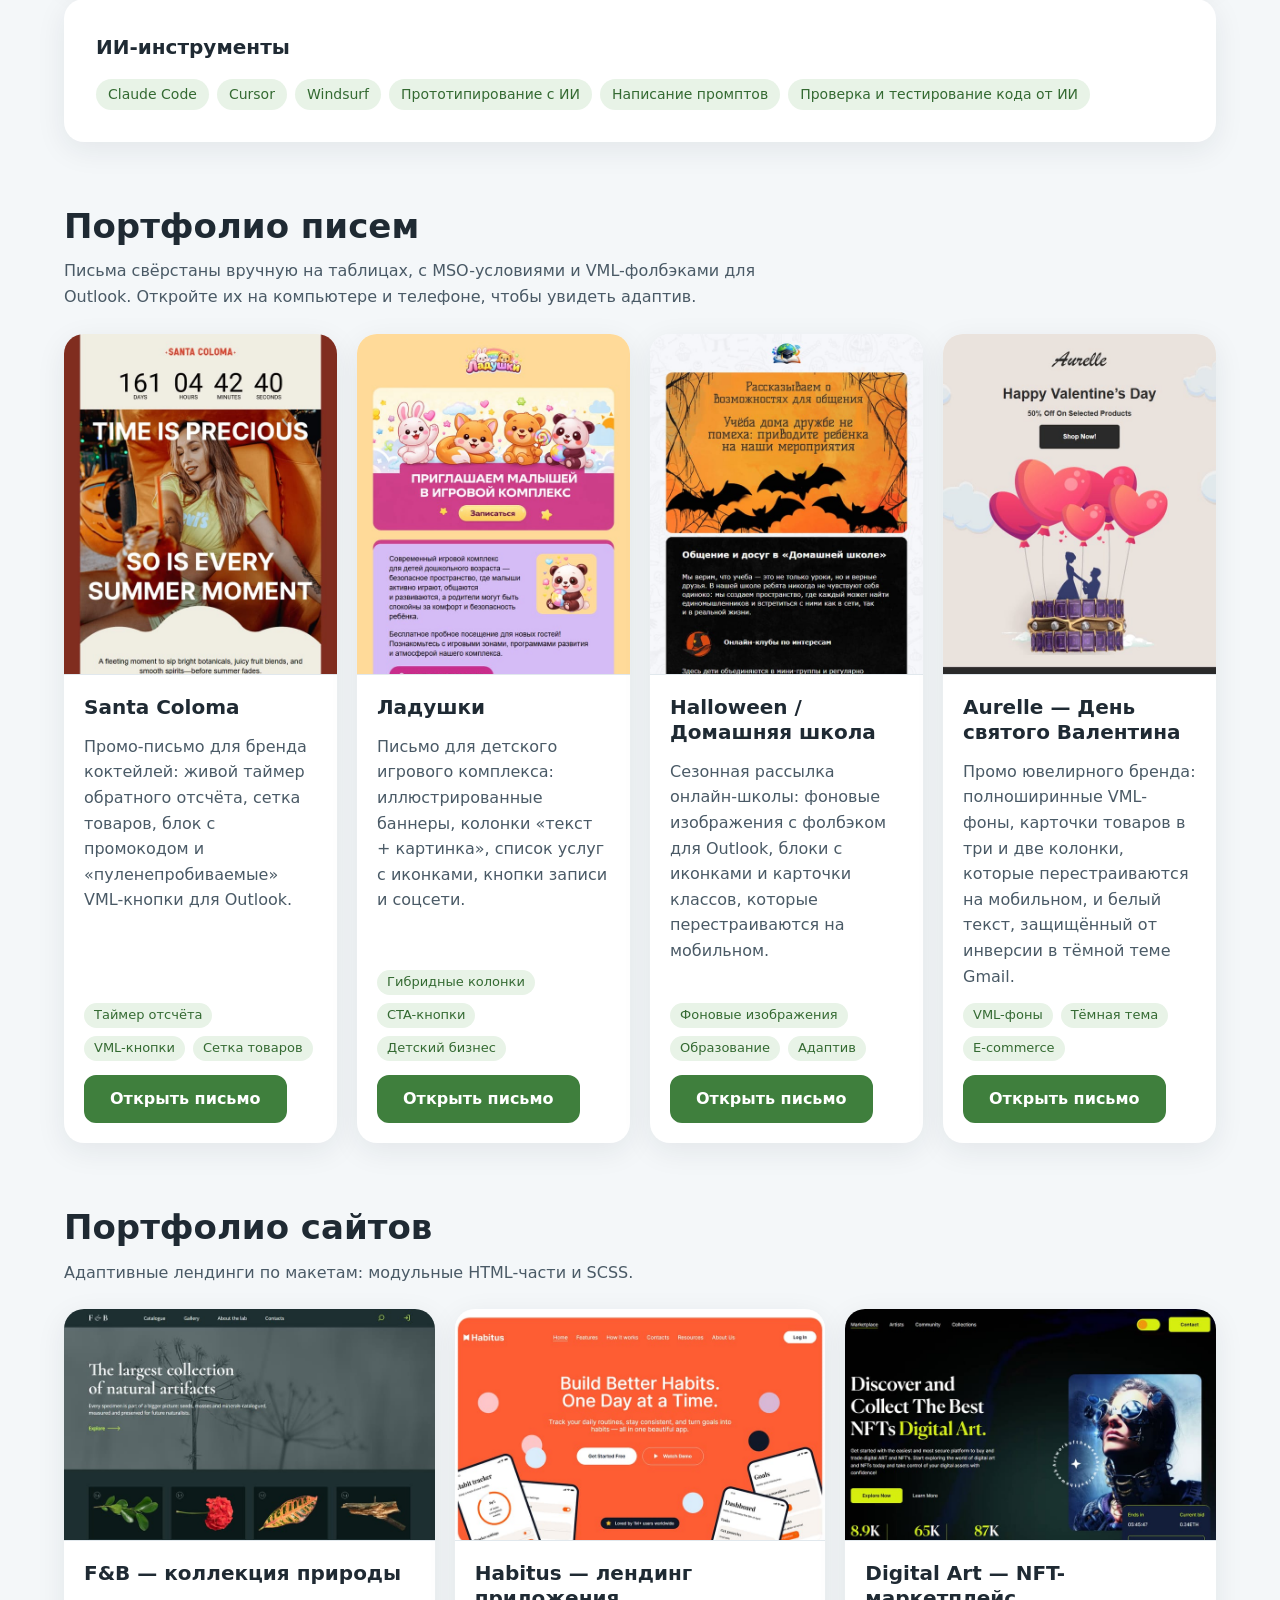
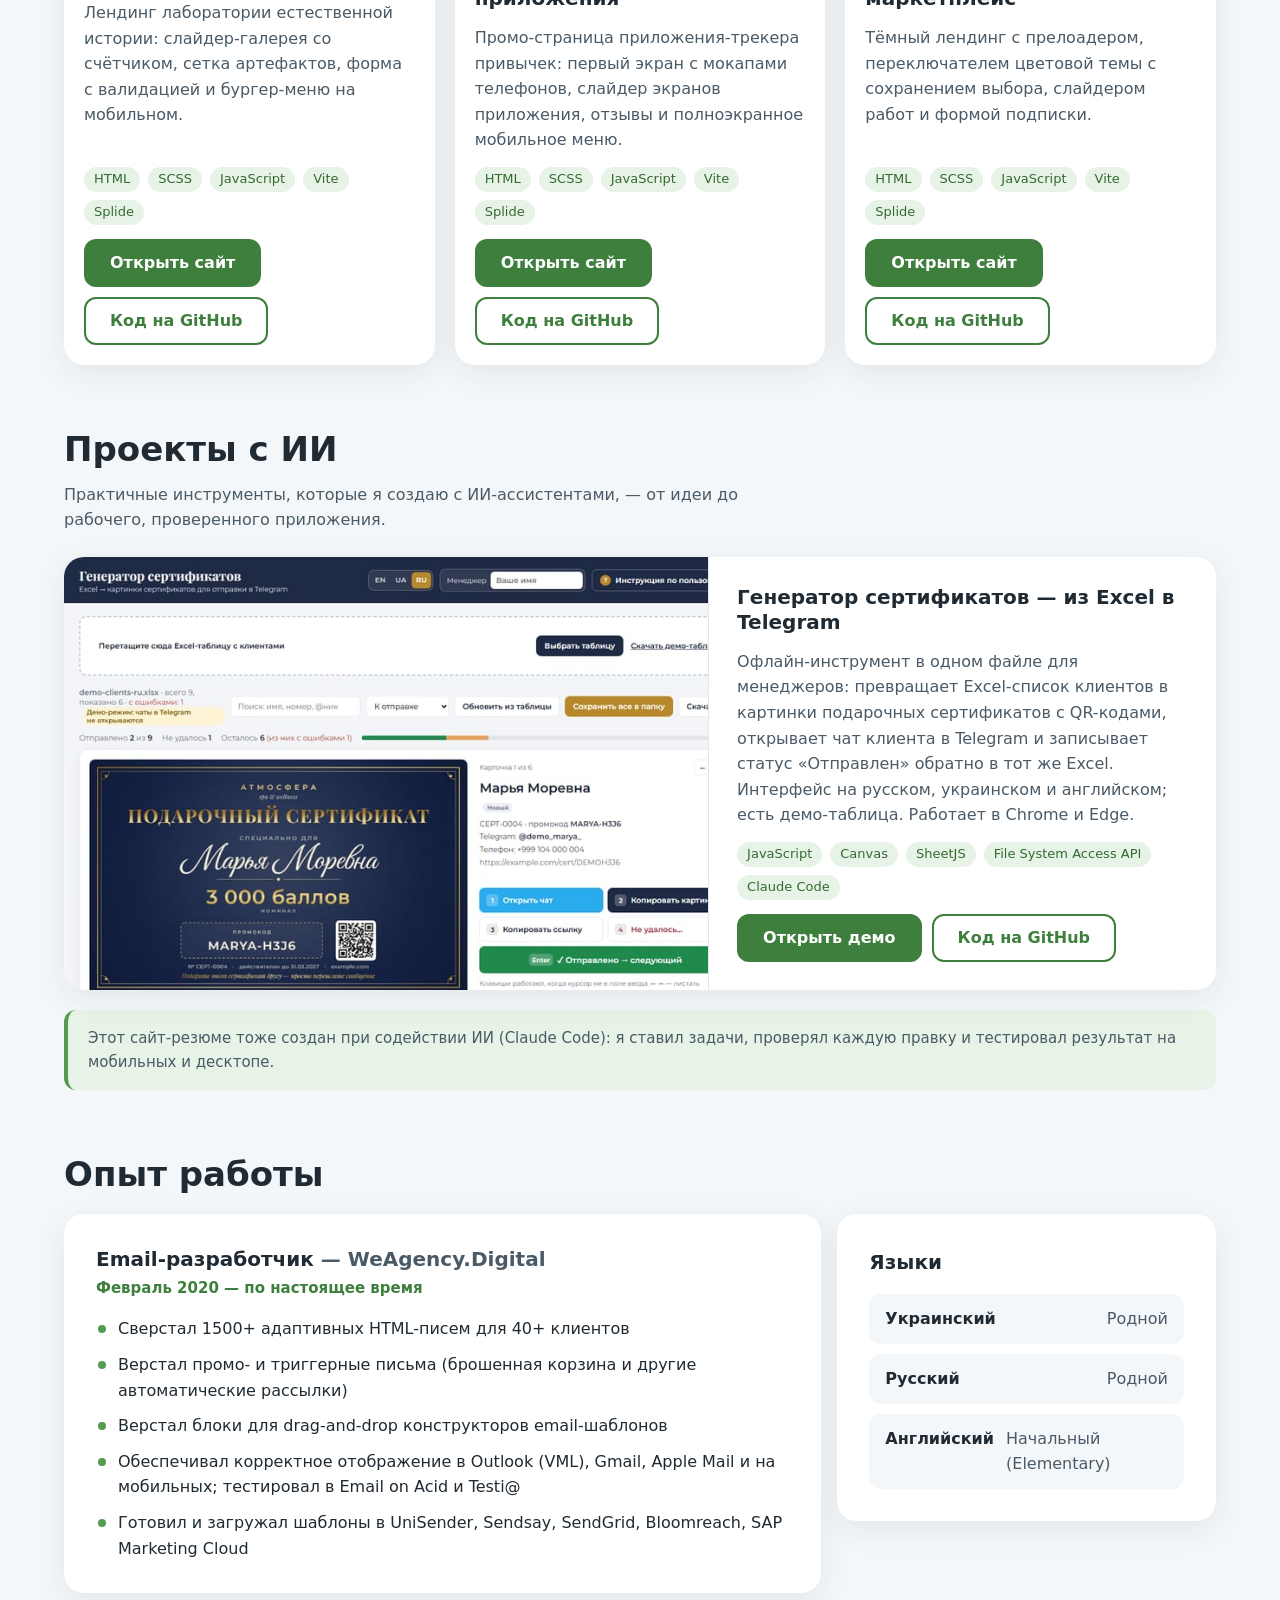
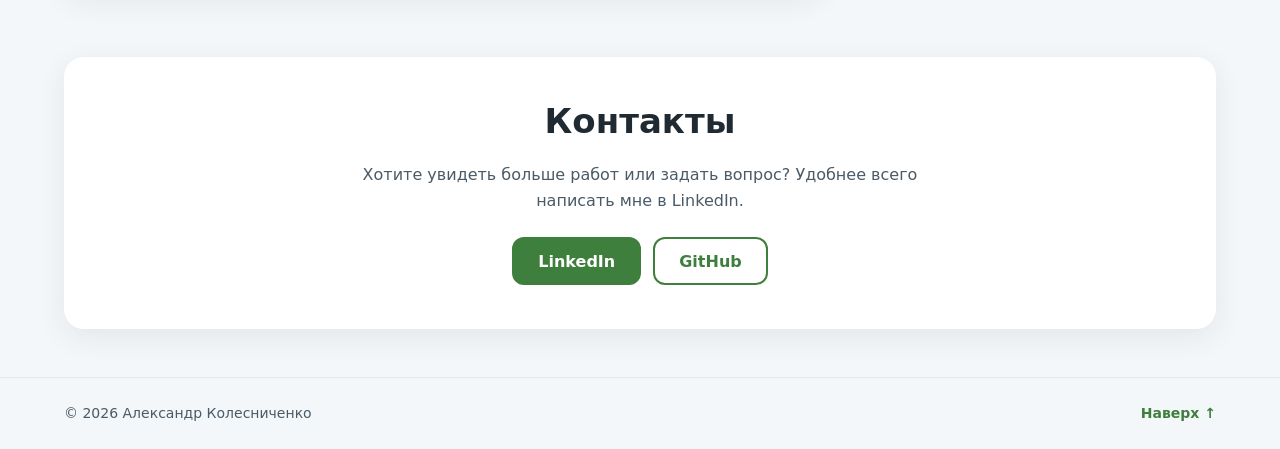
==== commit 9e73552e: "Note that this CV site was built with AI assistance (EN/UA/RU)" ====
--- a/ru/index.html
+++ b/ru/index.html
@@ -297,6 +297,7 @@
 						</div>
 					</li>
 				</ul>
+				<p class="ai-note">Этот сайт-резюме тоже создан при содействии ИИ (Claude Code): я ставил задачи, проверял каждую правку и тестировал результат на мобильных и десктопе.</p>
 			</div>
 		</section>
 
--- a/css/style.css
+++ b/css/style.css
@@ -570,6 +570,16 @@
 	gap: 10px;
 }
 
+.ai-note {
+	margin-top: 20px;
+	padding: 16px 20px;
+	border-left: 4px solid var(--accent);
+	border-radius: 12px;
+	font-size: 15px;
+	color: var(--text-muted);
+	background-color: var(--accent-soft);
+}
+
 .works-ai .work_img {
 	aspect-ratio: 16 / 10;
 	object-fit: cover;
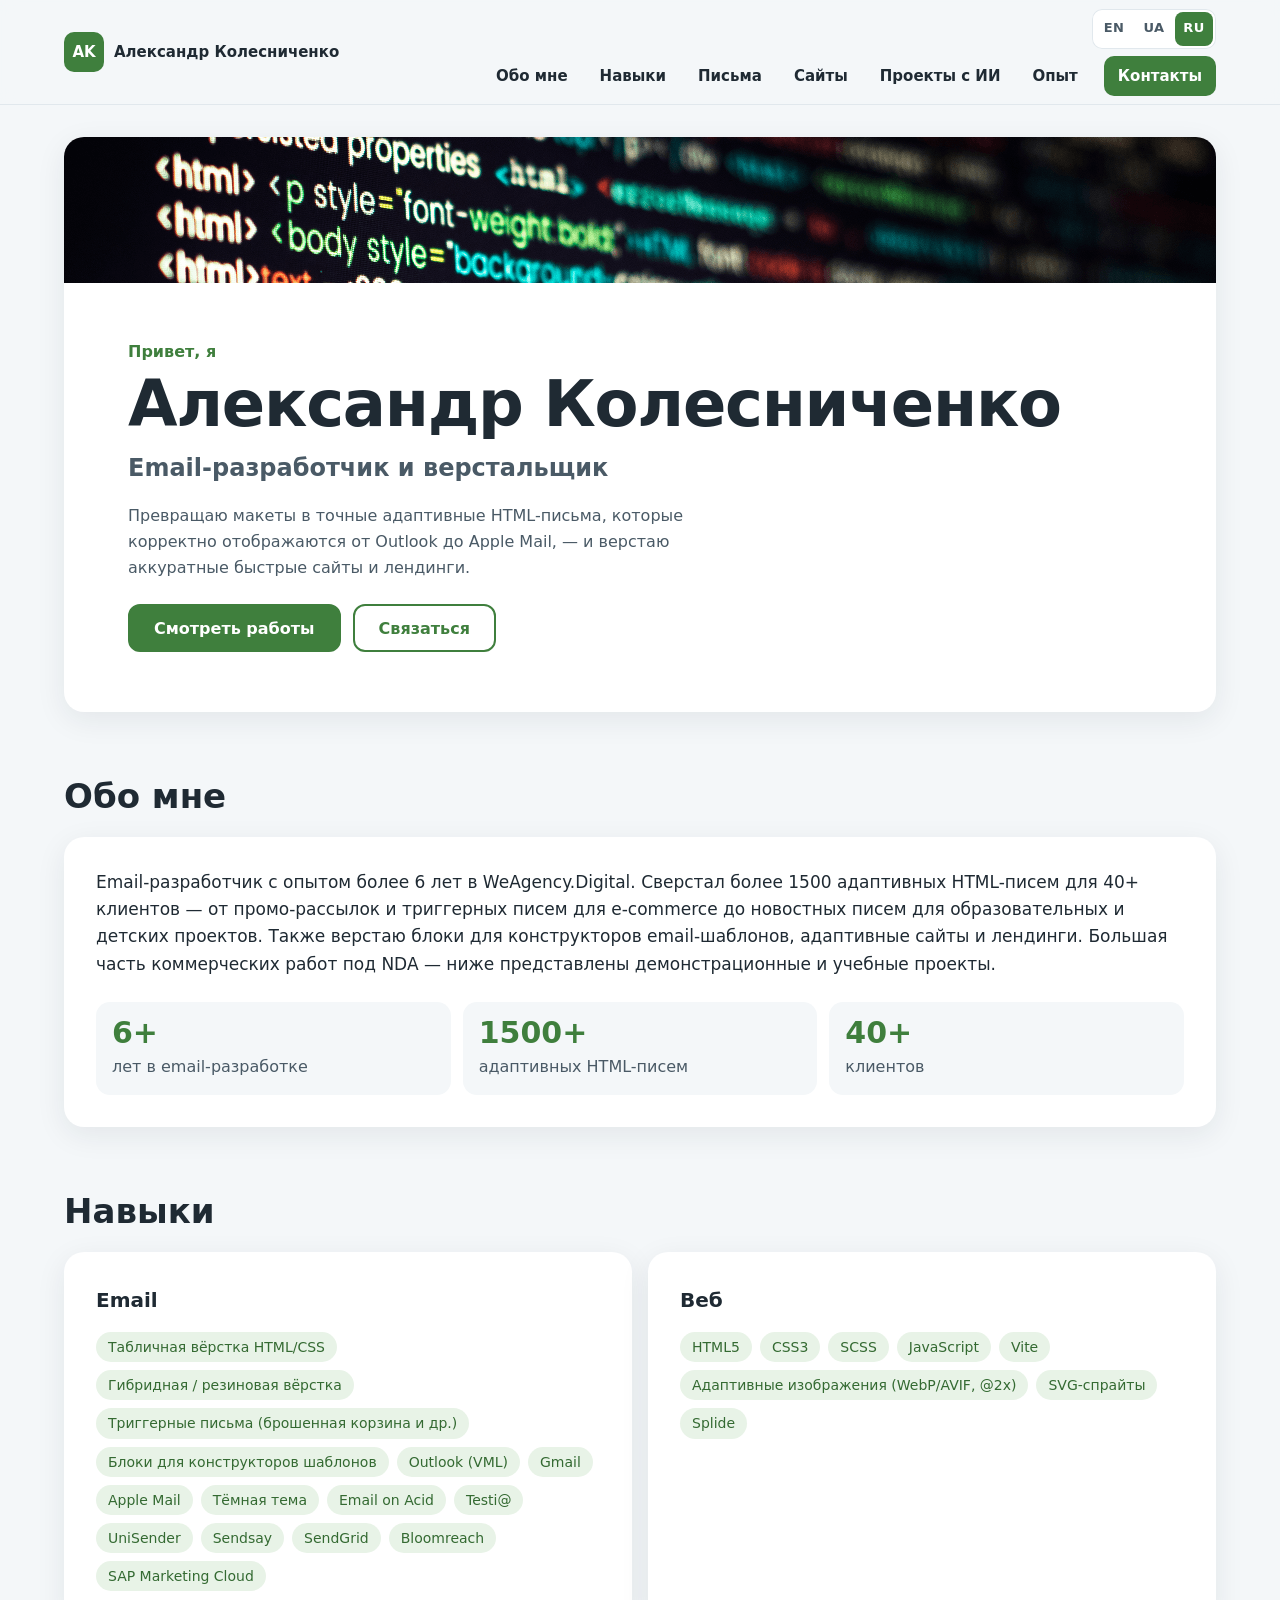
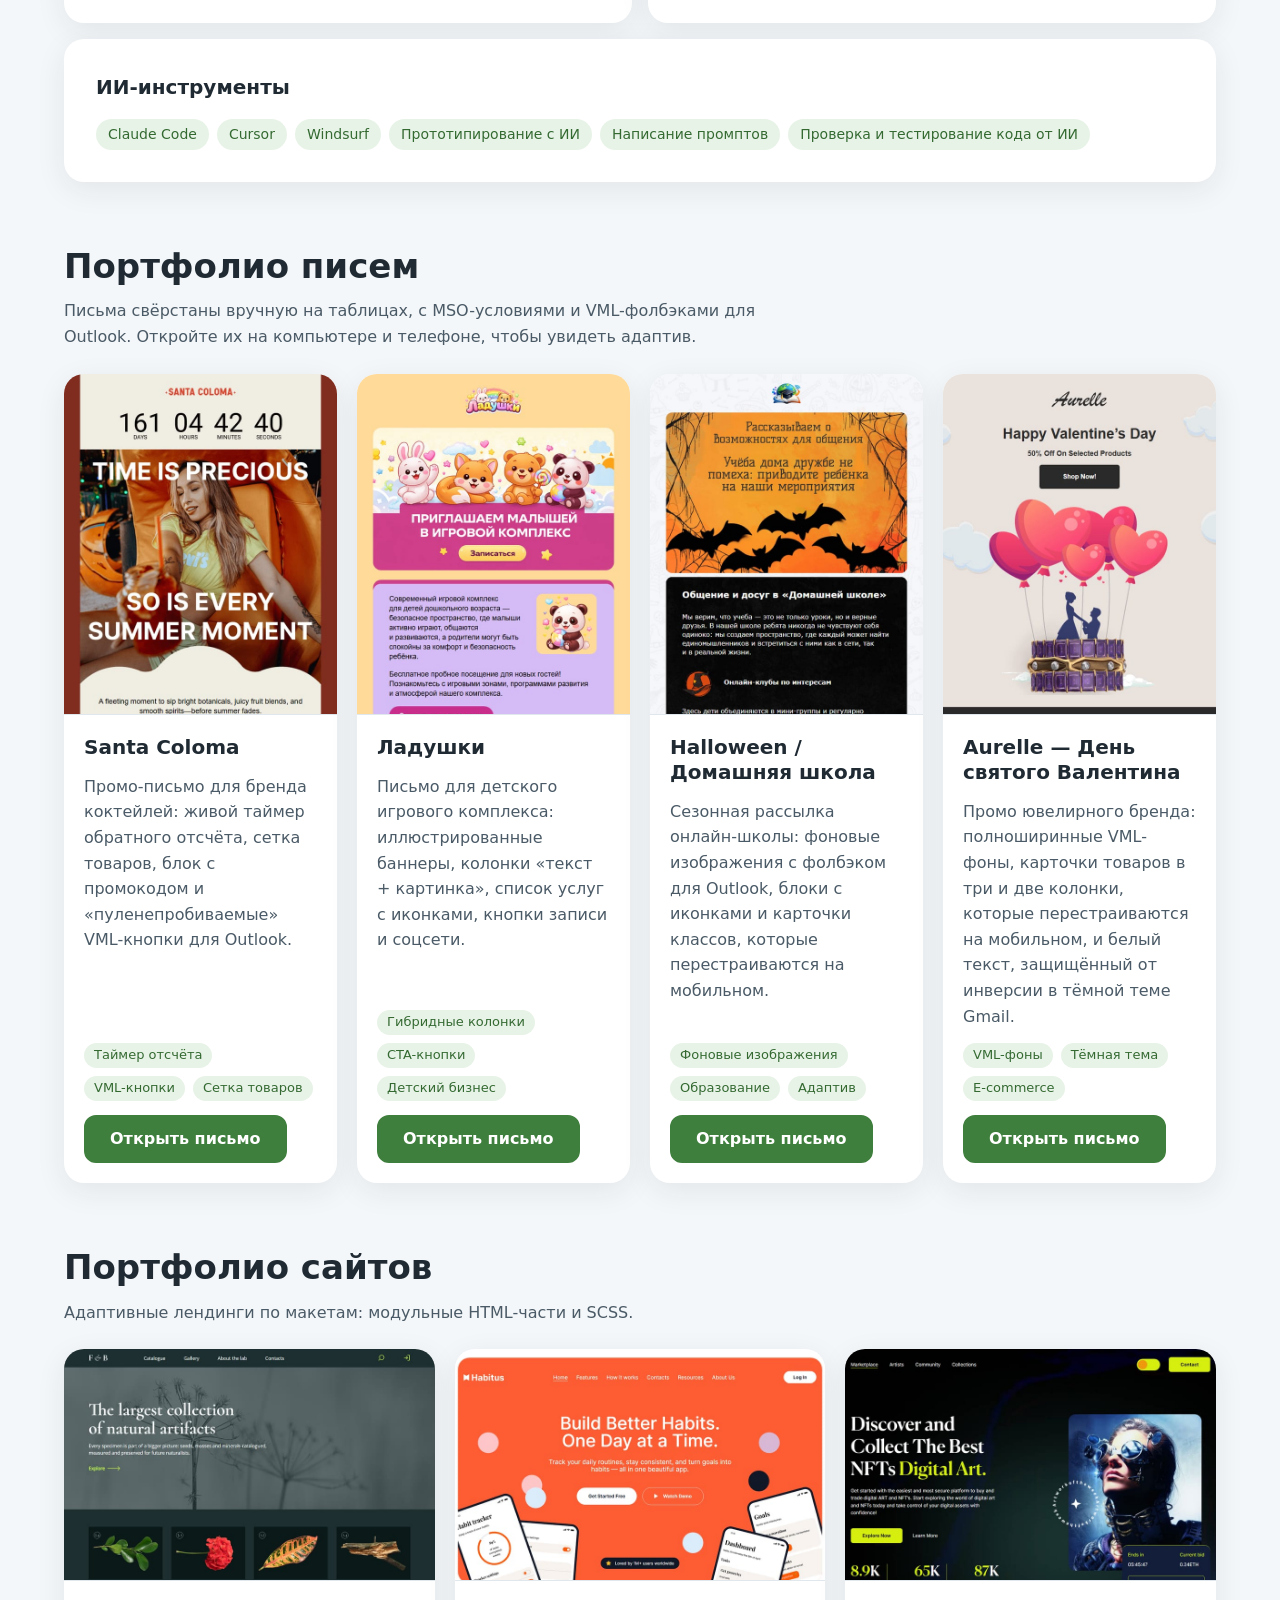
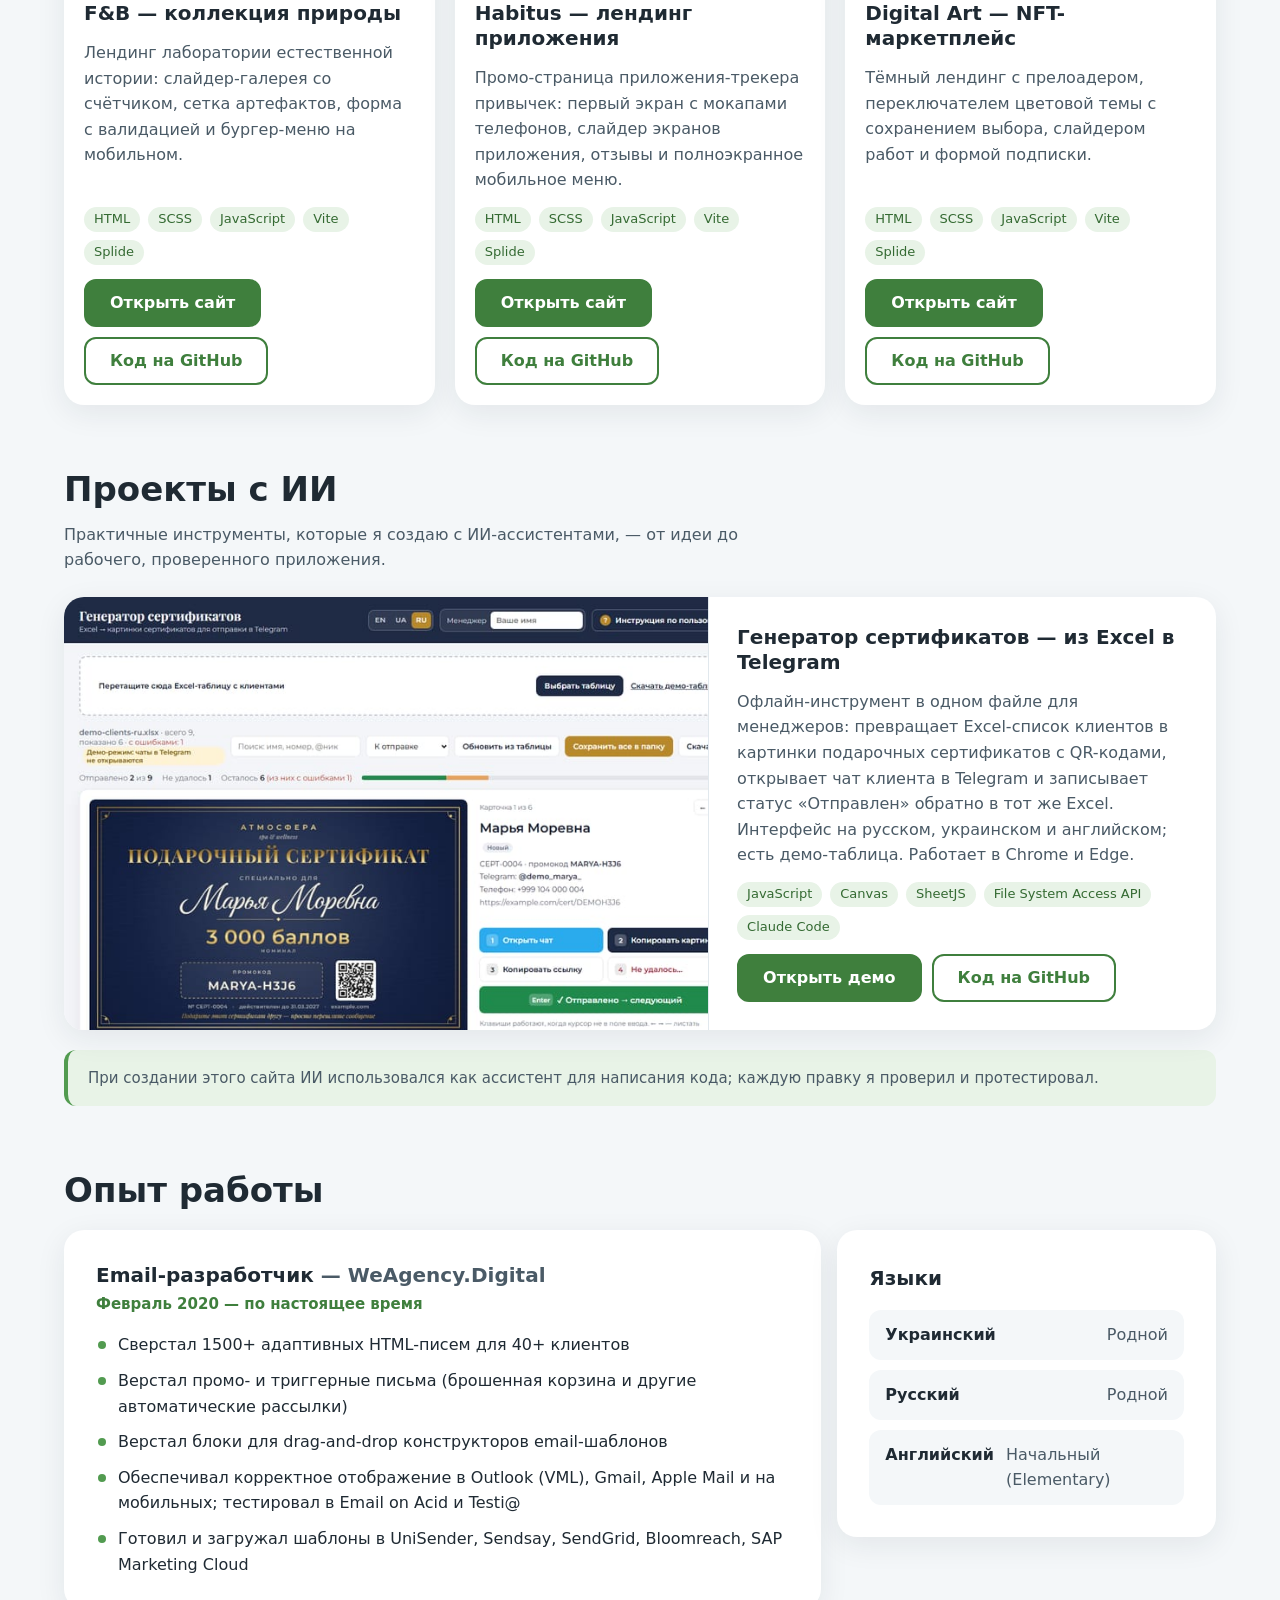
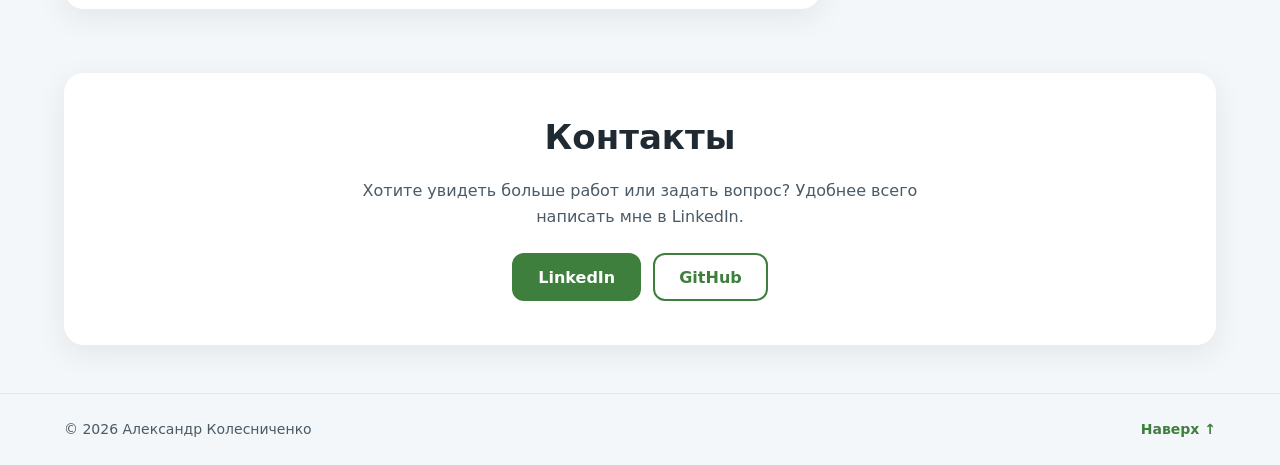
==== commit 387a3088: "Add AI projects to the menu, polish English copy, folder links - Menu item for #ai-projects (EN/UA/R" ====
--- a/ru/index.html
+++ b/ru/index.html
@@ -17,10 +17,11 @@
 	<meta property="og:image" content="https://kolesander-2020.github.io/img/og-image.png">
 	<meta property="og:image:width" content="1200">
 	<meta property="og:image:height" content="630">
-	<meta property="og:image:alt" content="Aleksandr Kolesnichenko — Email Developer &amp; Front-end Layout">
+	<meta property="og:image:alt" content="Александр Колесниченко — Email-разработчик и верстальщик">
 	<meta property="og:locale" content="ru_RU">
 	<meta name="twitter:card" content="summary_large_image">
 
+	<link rel="canonical" href="https://kolesander-2020.github.io/ru/">
 	<link rel="alternate" hreflang="en" href="https://kolesander-2020.github.io/">
 	<link rel="alternate" hreflang="uk" href="https://kolesander-2020.github.io/uk/">
 	<link rel="alternate" hreflang="ru" href="https://kolesander-2020.github.io/ru/">
@@ -42,9 +43,9 @@
 			</a>
 
 			<ul class="lang-switch" aria-label="Язык">
-				<li><a class="lang-switch_link" href="../index.html" lang="en" hreflang="en" title="English">EN</a></li>
-				<li><a class="lang-switch_link" href="../uk/index.html" lang="uk" hreflang="uk" title="Українська">UA</a></li>
-				<li><a class="lang-switch_link" href="index.html" lang="ru" hreflang="ru" aria-current="page" title="Русский">RU</a></li>
+				<li><a class="lang-switch_link" href="../" lang="en" hreflang="en" title="English">EN</a></li>
+				<li><a class="lang-switch_link" href="../uk/" lang="uk" hreflang="uk" title="Українська">UA</a></li>
+				<li><a class="lang-switch_link" href="./" lang="ru" hreflang="ru" aria-current="page" title="Русский">RU</a></li>
 			</ul>
 
 			<button class="burger js-burger" type="button" aria-label="Открыть меню" data-label-open="Открыть меню" data-label-close="Закрыть меню" aria-expanded="false" aria-controls="nav">
@@ -57,6 +58,7 @@
 					<li><a class="nav_link" href="#skills">Навыки</a></li>
 					<li><a class="nav_link" href="#emails">Письма</a></li>
 					<li><a class="nav_link" href="#websites">Сайты</a></li>
+					<li><a class="nav_link" href="#ai-projects">Проекты с ИИ</a></li>
 					<li><a class="nav_link" href="#experience">Опыт</a></li>
 					<li><a class="nav_link nav_link-accent" href="#contact">Контакты</a></li>
 				</ul>
@@ -297,7 +299,7 @@
 						</div>
 					</li>
 				</ul>
-				<p class="ai-note">Этот сайт-резюме тоже создан при содействии ИИ (Claude Code): я ставил задачи, проверял каждую правку и тестировал результат на мобильных и десктопе.</p>
+				<p class="ai-note">При создании этого сайта ИИ использовался как ассистент для написания кода; каждую правку я проверил и протестировал.</p>
 			</div>
 		</section>
 
--- a/css/style.css
+++ b/css/style.css
@@ -787,18 +787,41 @@
    ========================================================================== */
 
 @media (min-width: 1024px) {
+	:root {
+		--header-h: 104px;
+	}
+
 	.burger {
 		display: none;
 	}
 
+	/* language switcher sits in its own row above the menu, so the 7 links keep full size */
+	.header_inner {
+		display: grid;
+		grid-template-columns: auto 1fr;
+		grid-template-areas:
+			"logo lang"
+			"logo nav";
+		align-items: center;
+		row-gap: 6px;
+		column-gap: 24px;
+		padding-top: 8px;
+		padding-bottom: 8px;
+	}
+
+	.logo {
+		grid-area: logo;
+	}
+
 	.lang-switch {
-		order: 2;
+		grid-area: lang;
+		justify-self: end;
 		margin-left: 0;
 	}
 
 	.nav {
-		order: 1;
-		margin-left: auto;
+		grid-area: nav;
+		justify-self: end;
 		display: block;
 		position: static;
 		padding: 0;
@@ -828,6 +851,11 @@
 		background-color: var(--accent-hover);
 	}
 
+	.nav_link,
+	.logo_name {
+		white-space: nowrap;
+	}
+
 	.work-wide {
 		flex-direction: row;
 	}
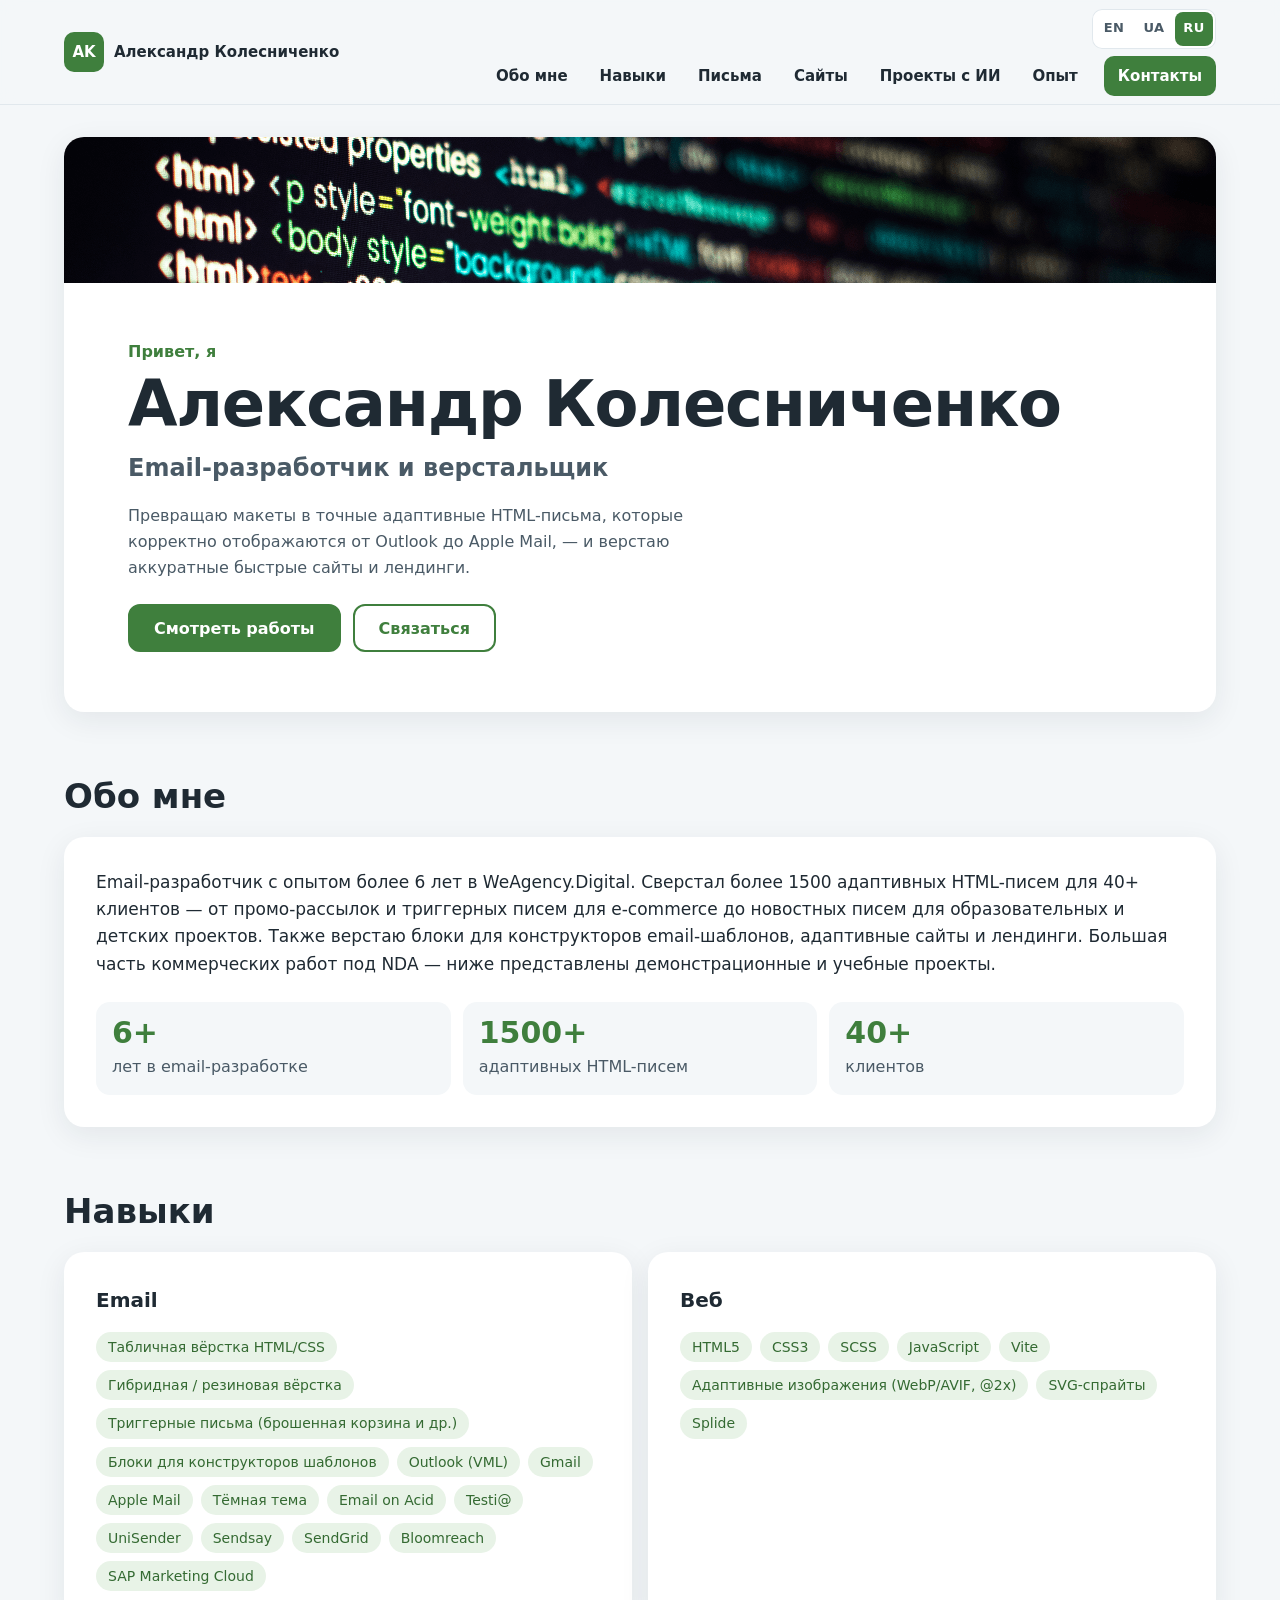
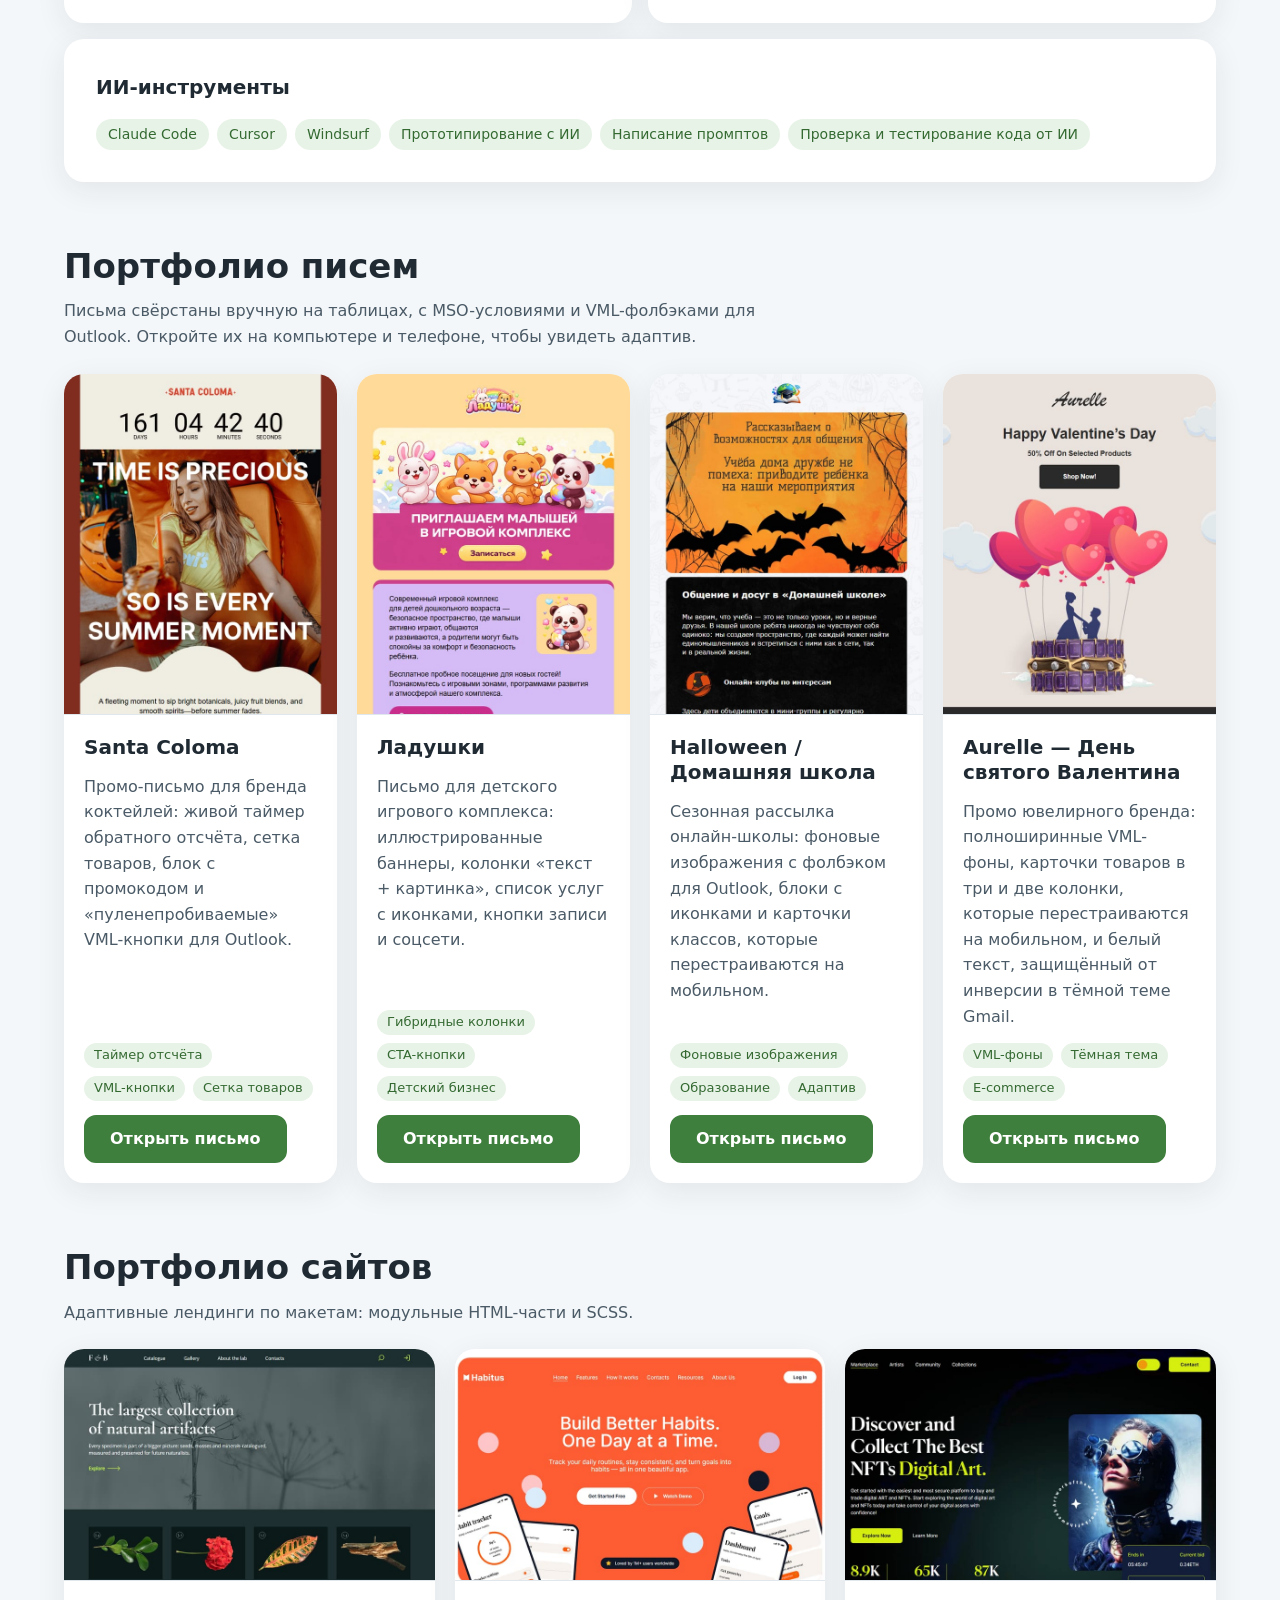
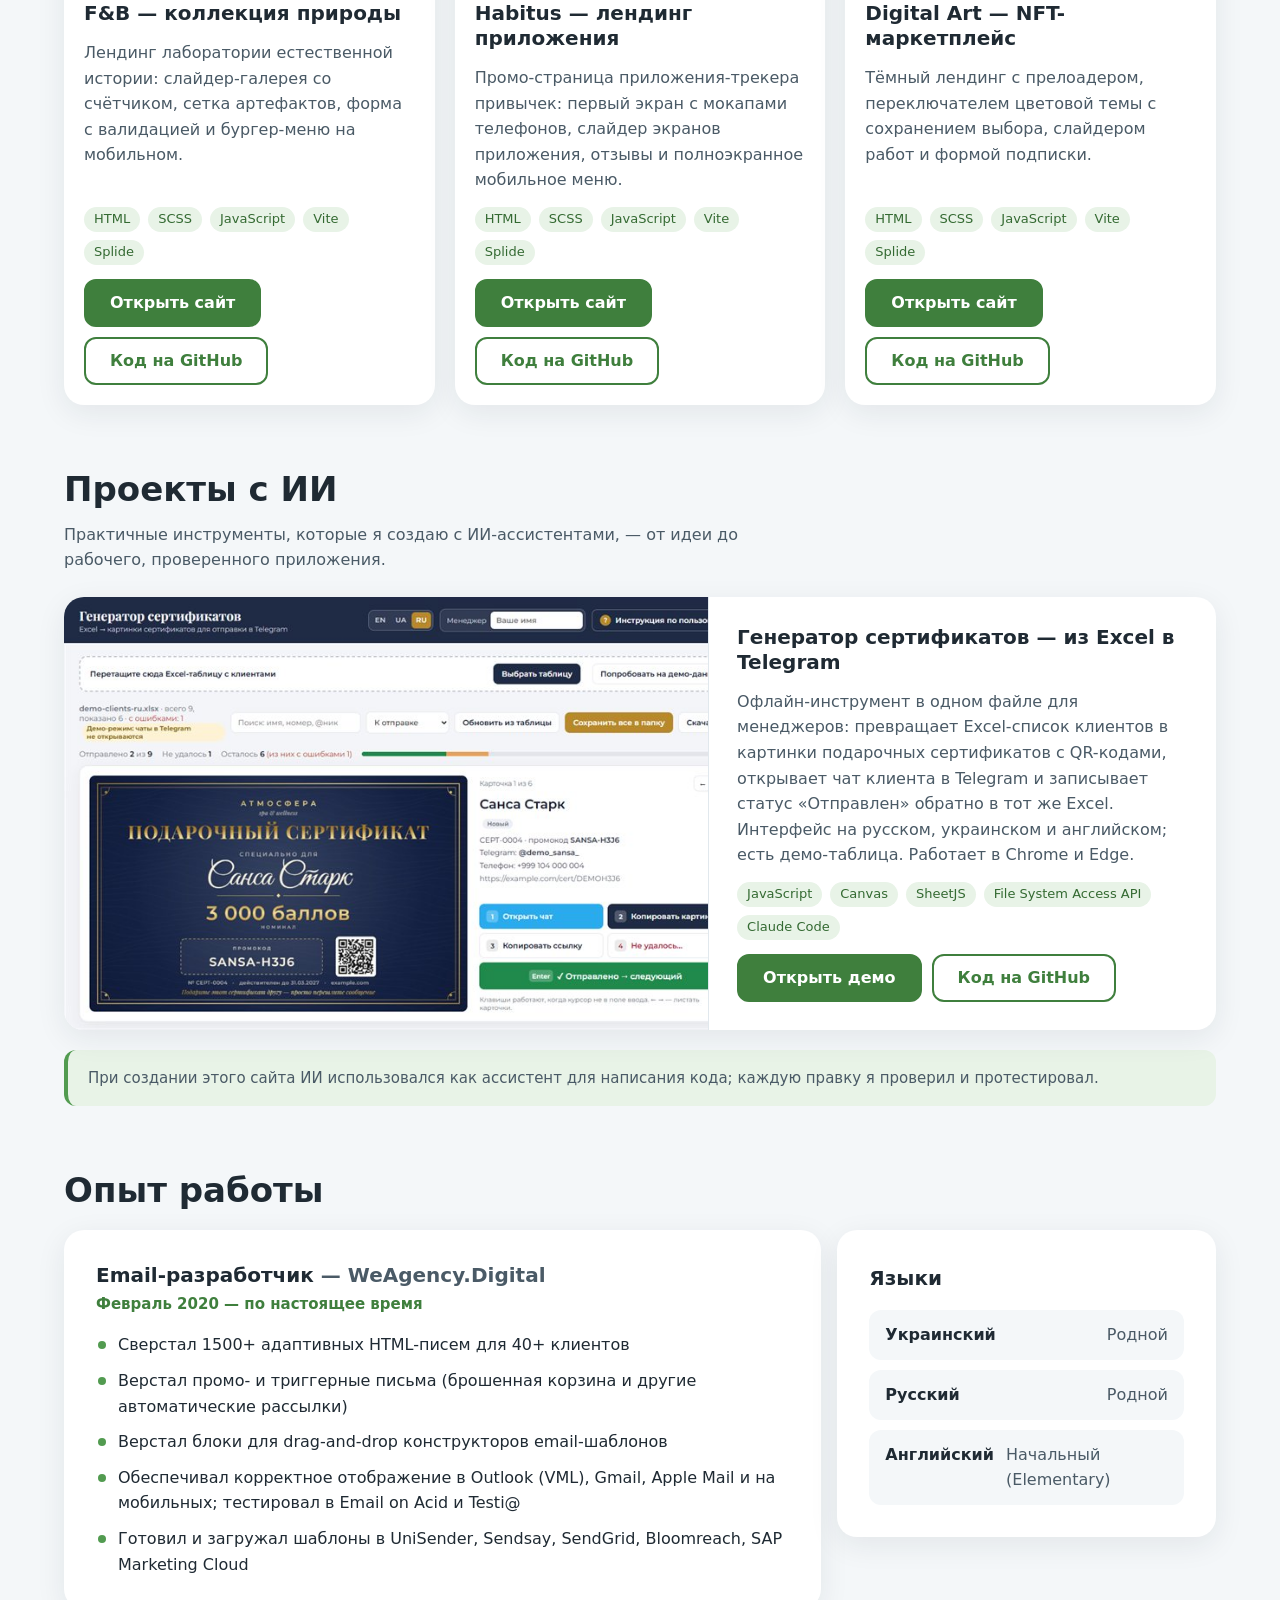
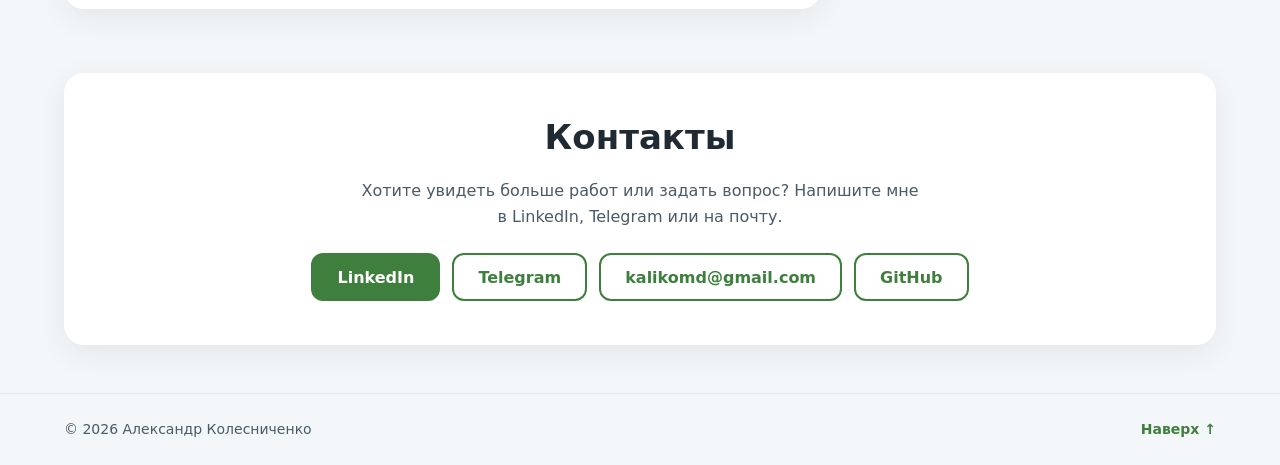
==== commit fbf6945d: "Add Telegram and email to contacts (EN/UA/RU)" ====
--- a/ru/index.html
+++ b/ru/index.html
@@ -337,9 +337,11 @@
 			<div class="container">
 				<div class="card contact">
 					<h2 class="section_title" id="contact-title">Контакты</h2>
-					<p class="contact_text">Хотите увидеть больше работ или задать вопрос? Удобнее всего написать мне в LinkedIn.</p>
+					<p class="contact_text">Хотите увидеть больше работ или задать вопрос? Напишите мне в LinkedIn, Telegram или на почту.</p>
 					<div class="contact_actions">
 						<a class="btn btn-primary" href="https://www.linkedin.com/in/aleksandr-kolesnichenko-676724246/" target="_blank" rel="noopener">LinkedIn<span class="visually-hidden"> (откроется в новой вкладке)</span></a>
+						<a class="btn btn-outline" href="https://t.me/Kolesander" target="_blank" rel="noopener">Telegram<span class="visually-hidden"> (откроется в новой вкладке)</span></a>
+						<a class="btn btn-outline" href="mailto:kalikomd@gmail.com">kalikomd@gmail.com</a>
 						<a class="btn btn-outline" href="https://github.com/KOLESANDER-2020" target="_blank" rel="noopener">GitHub<span class="visually-hidden"> (откроется в новой вкладке)</span></a>
 					</div>
 				</div>
